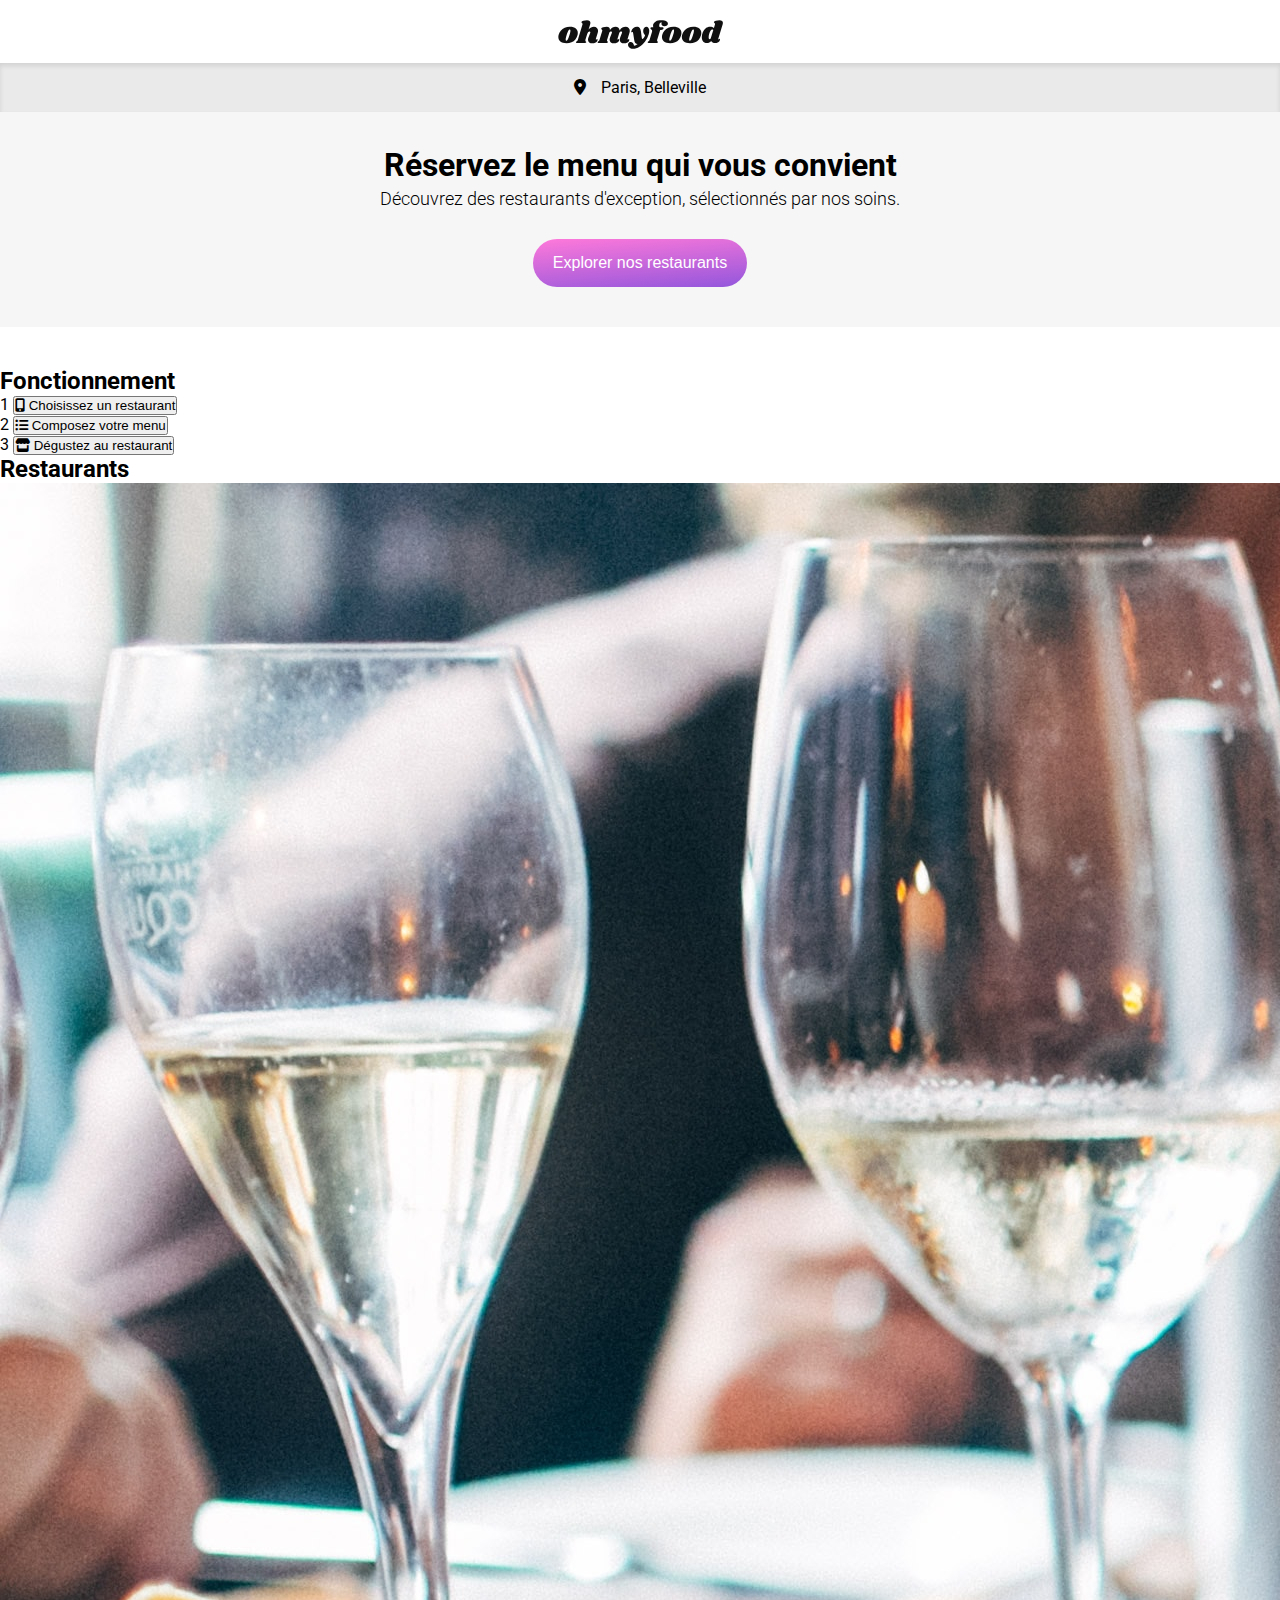
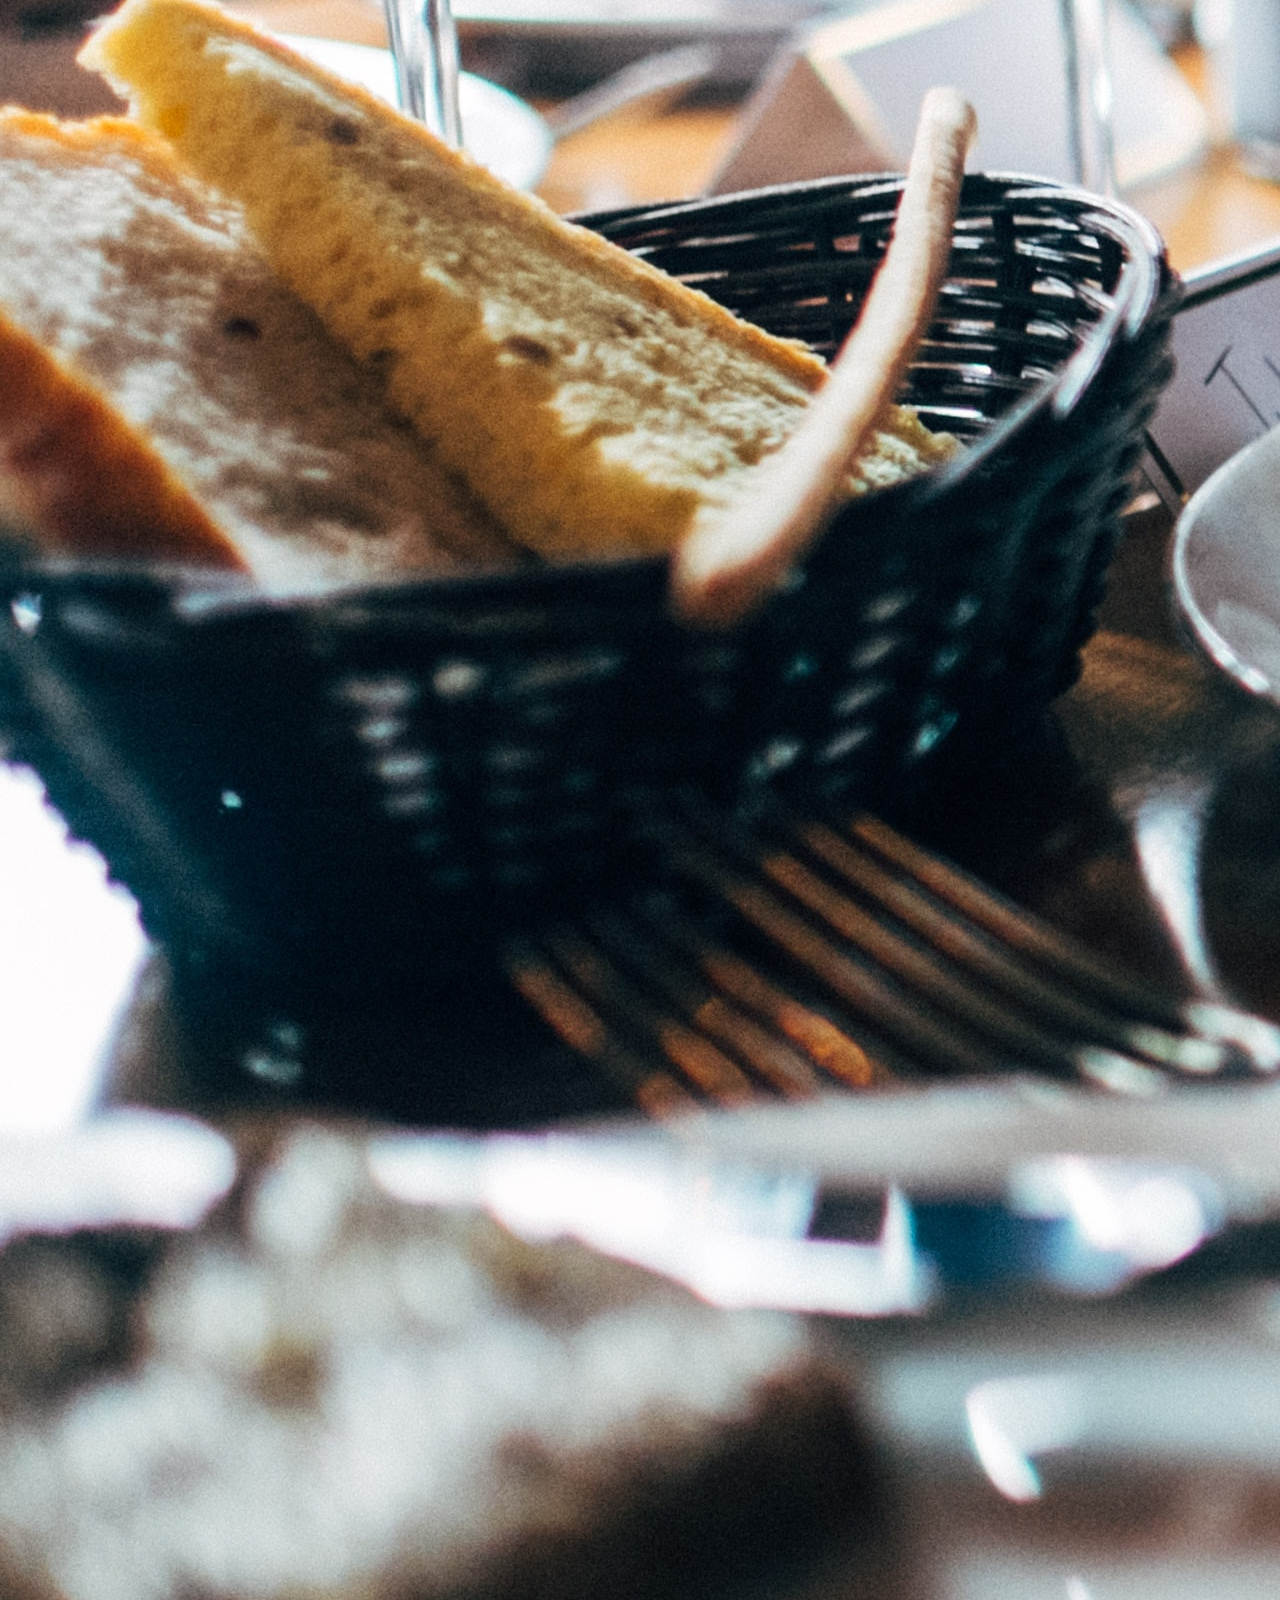
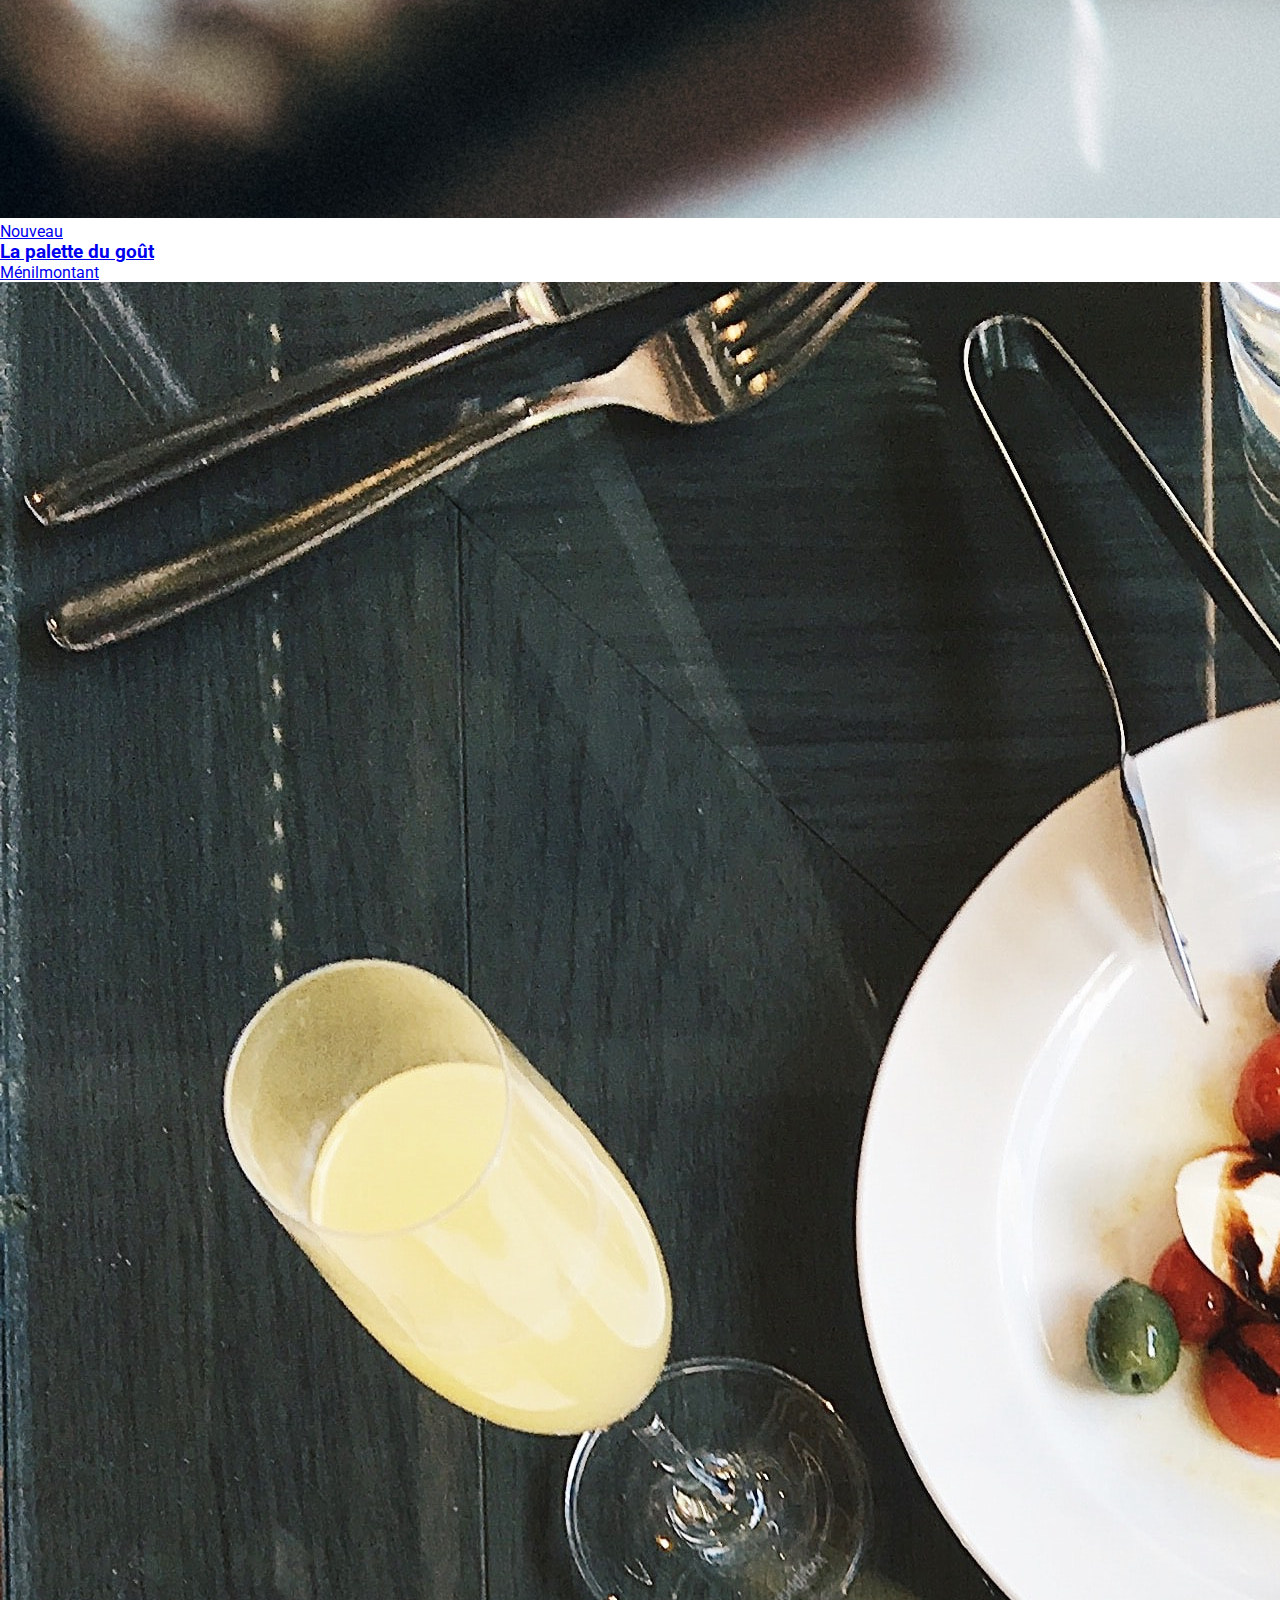
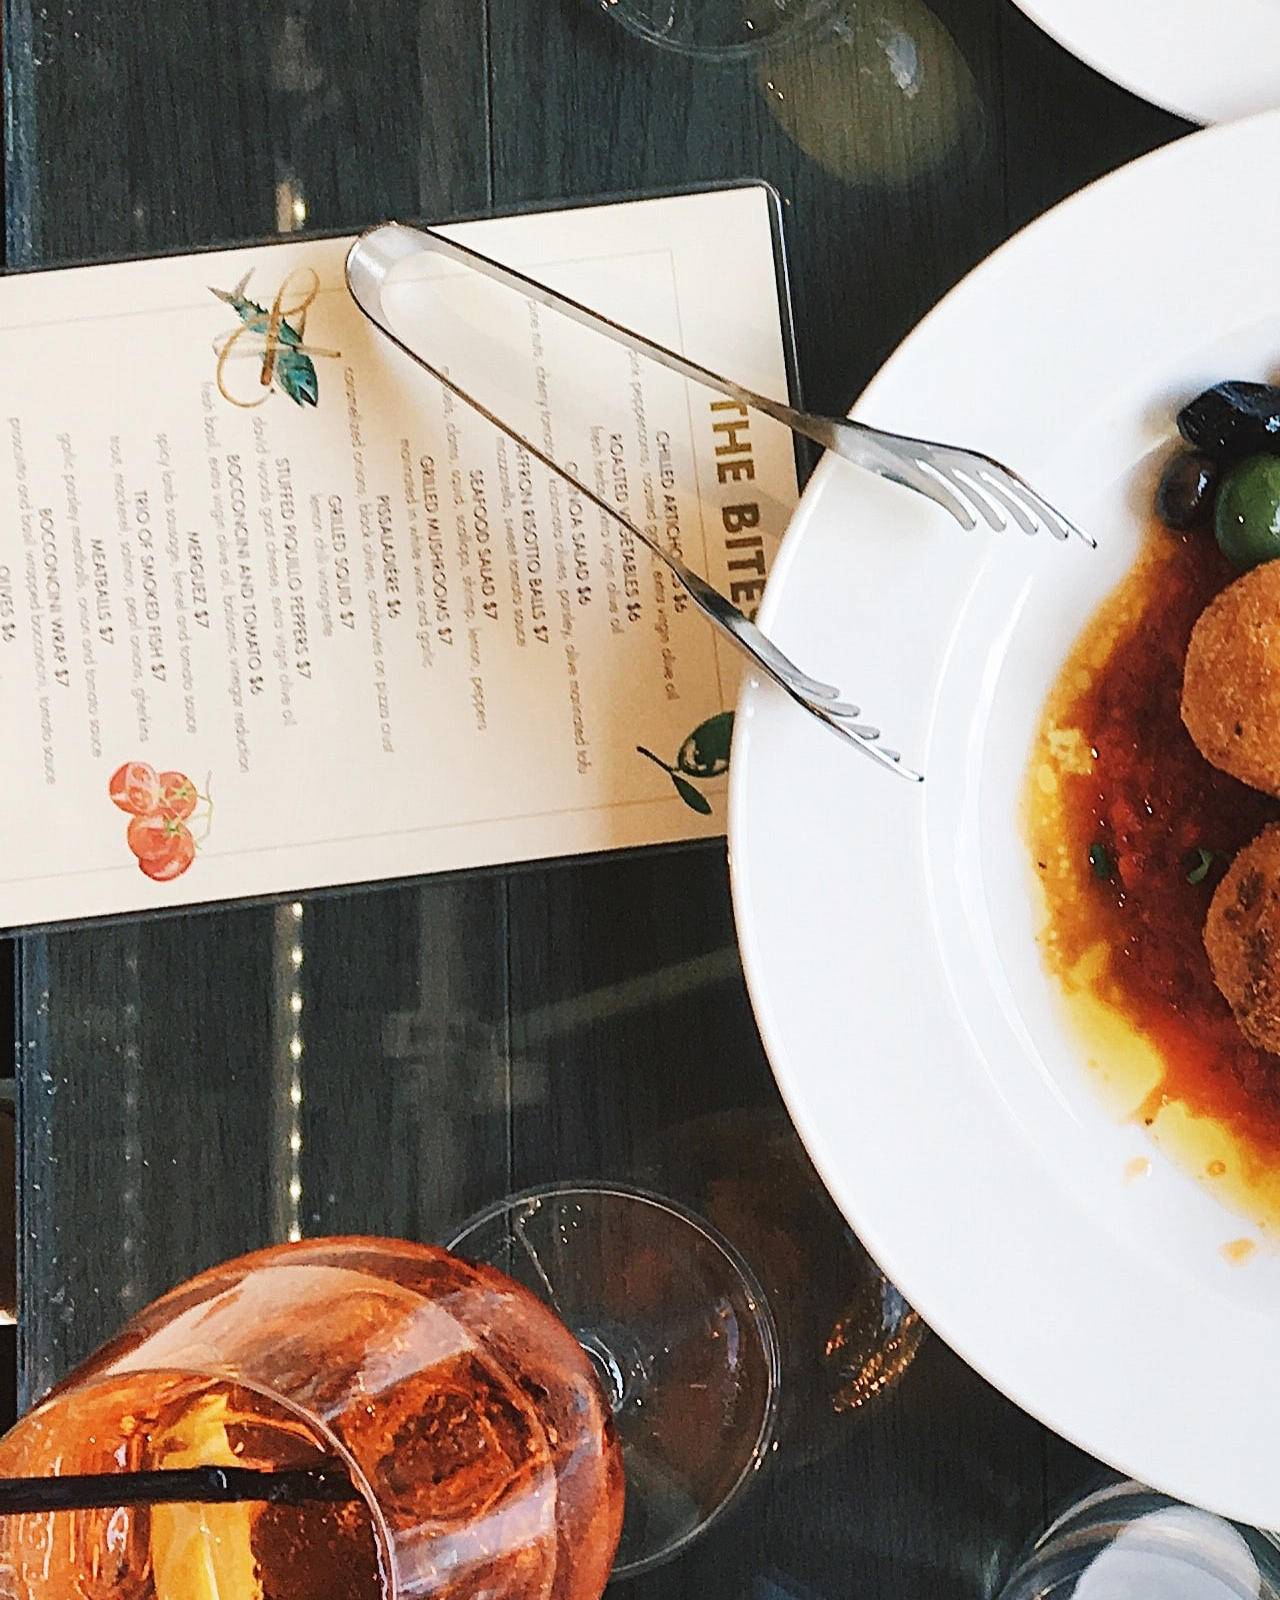
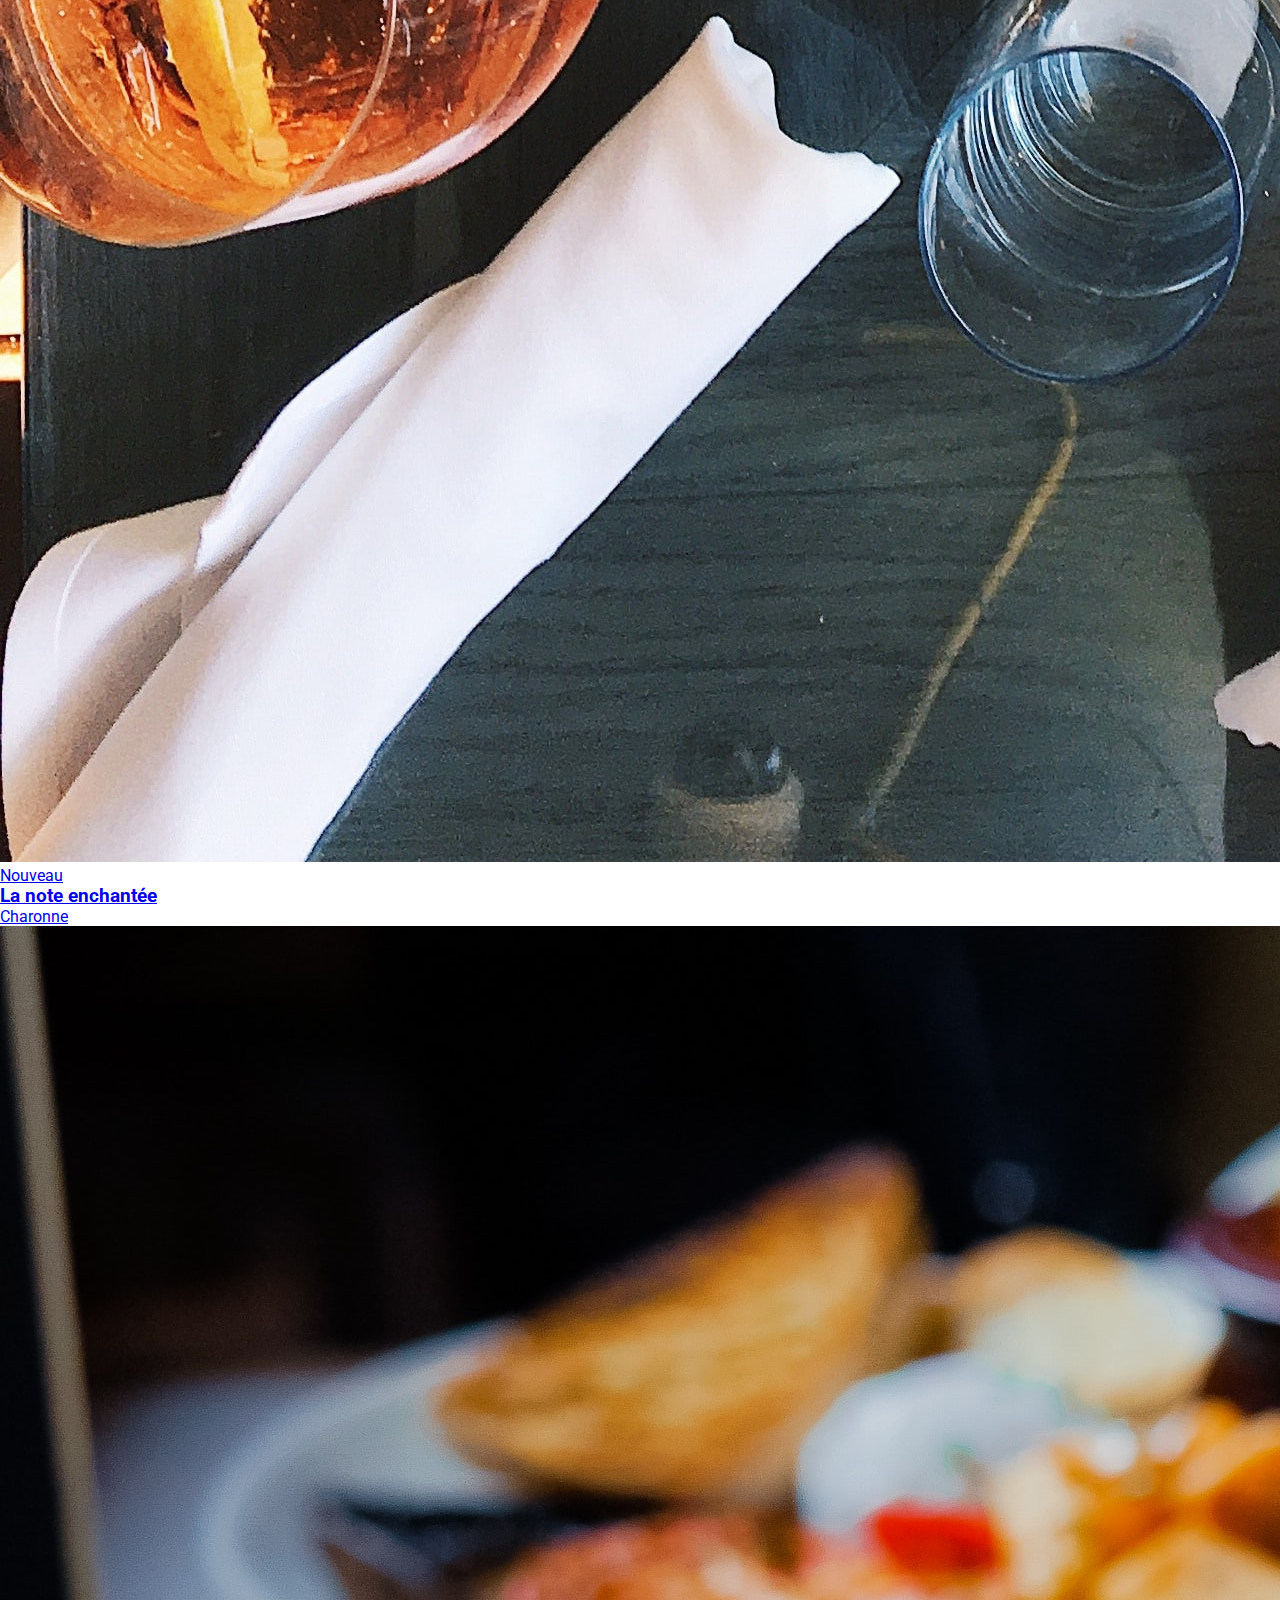
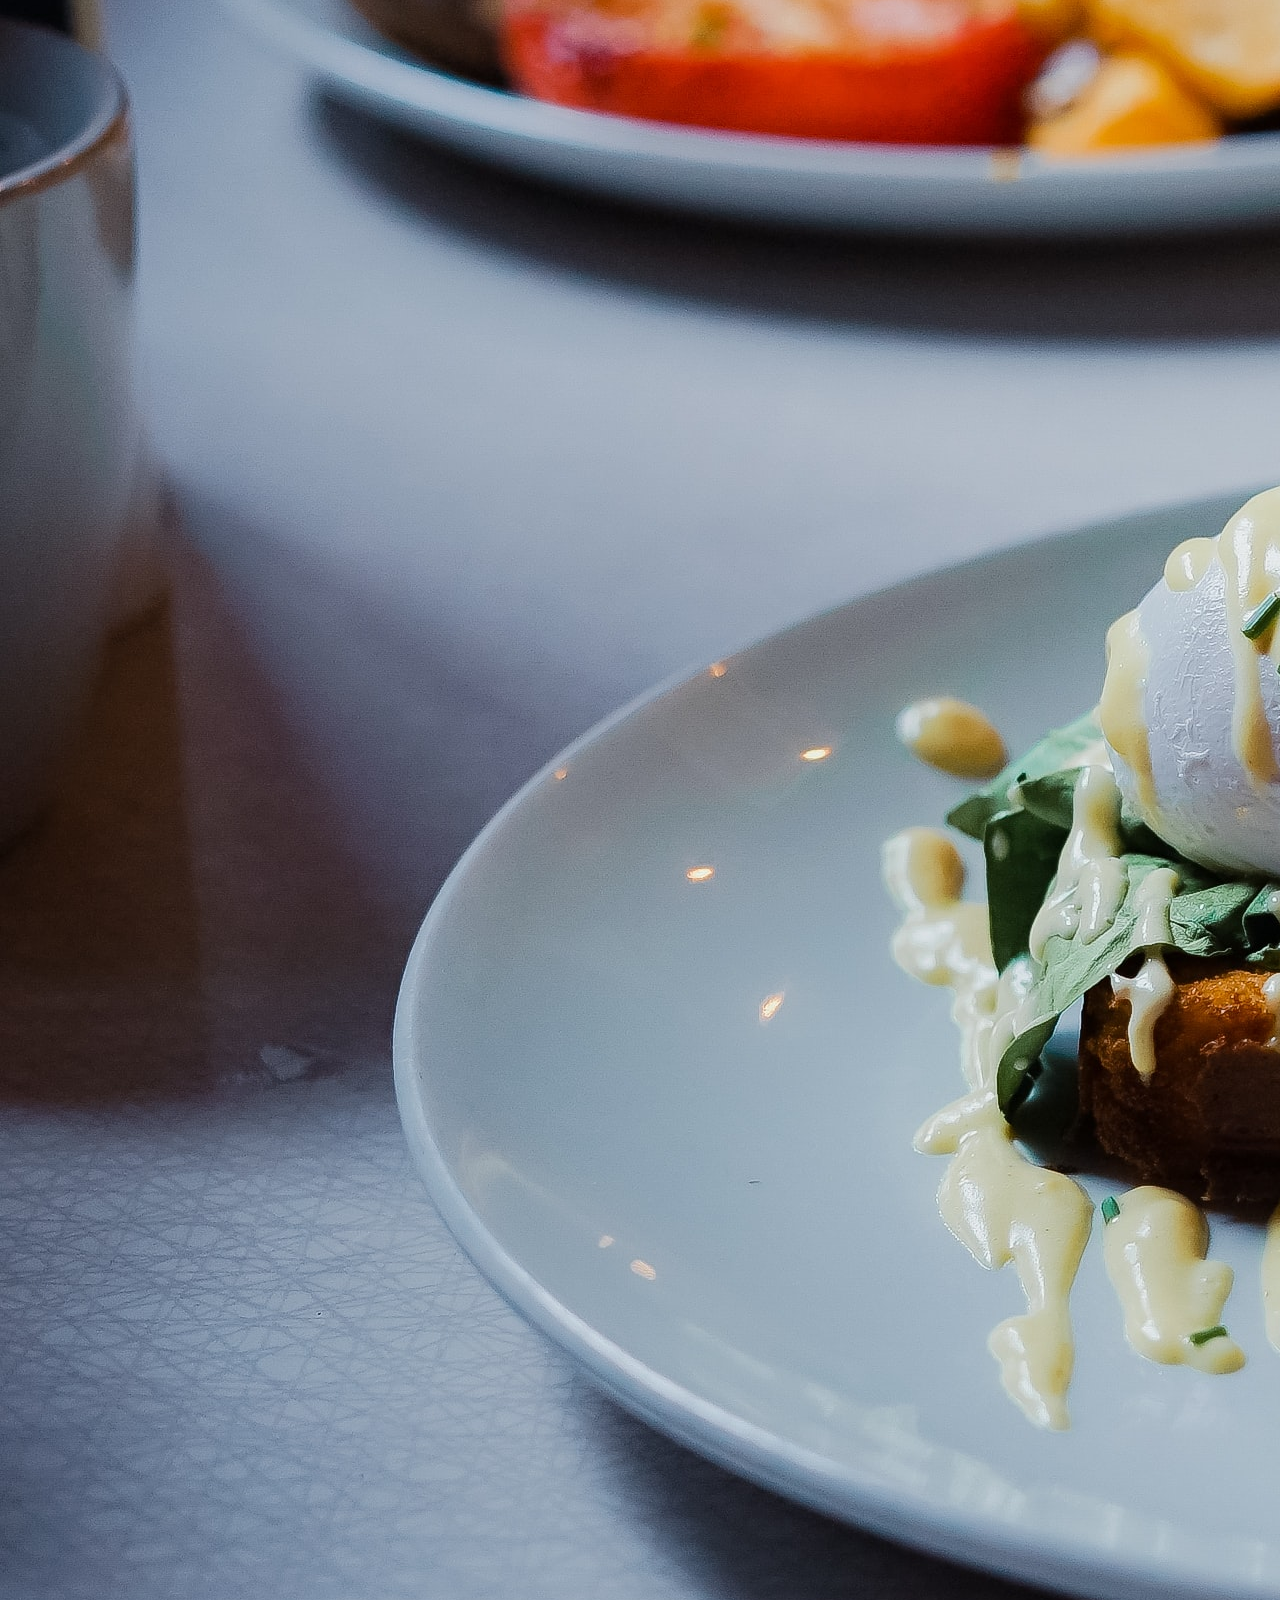
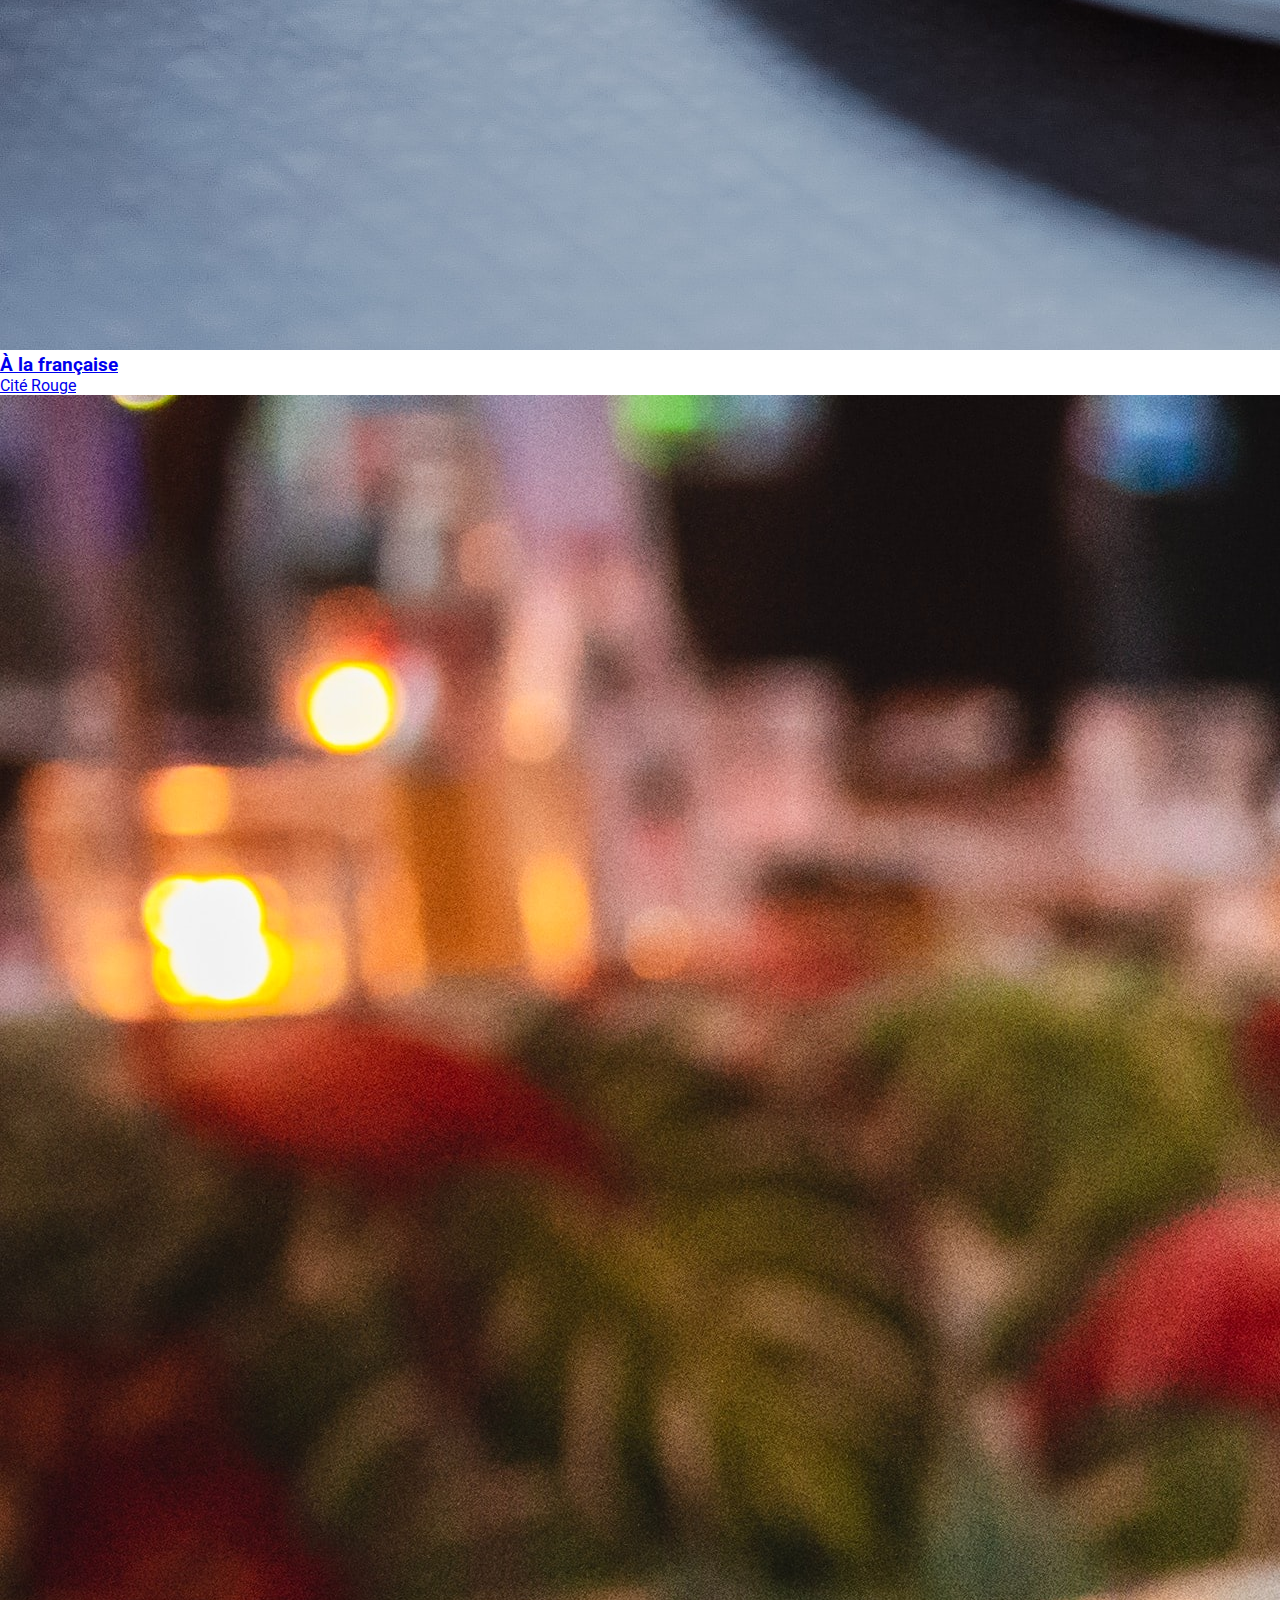
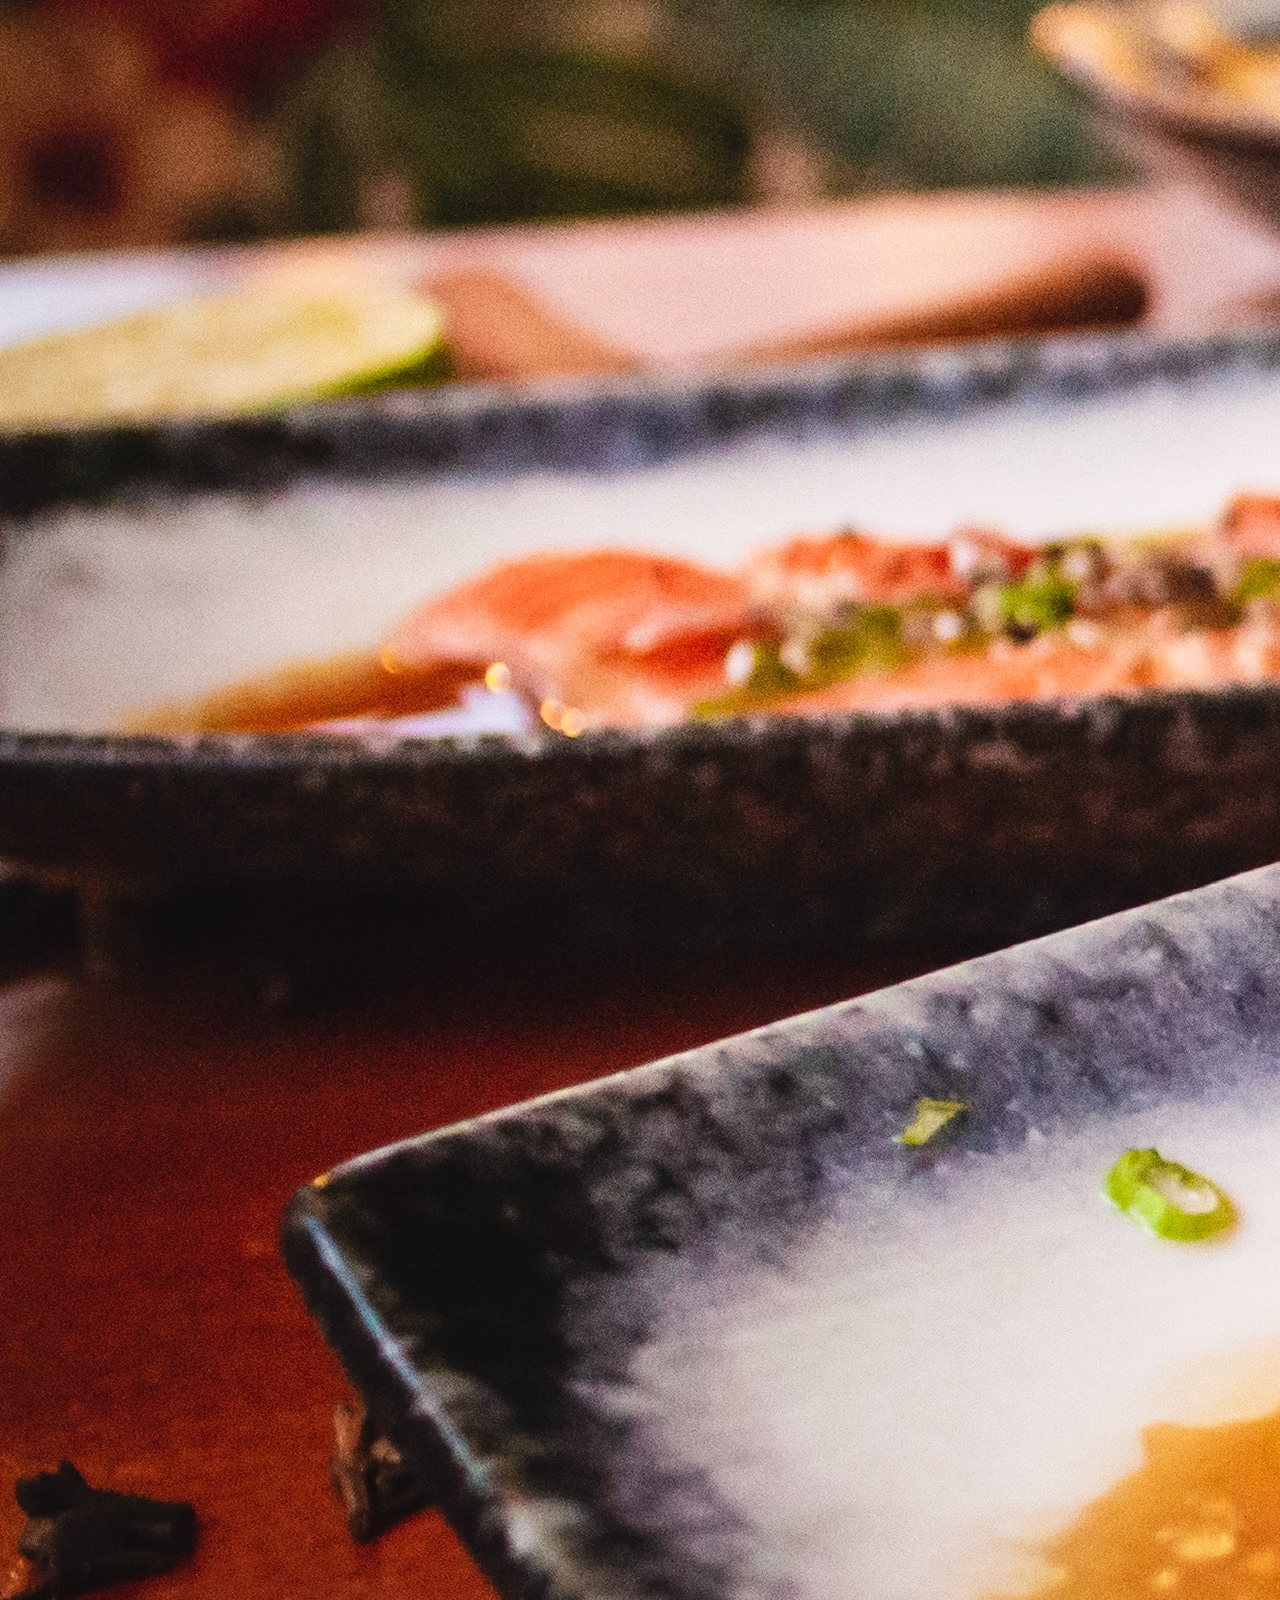
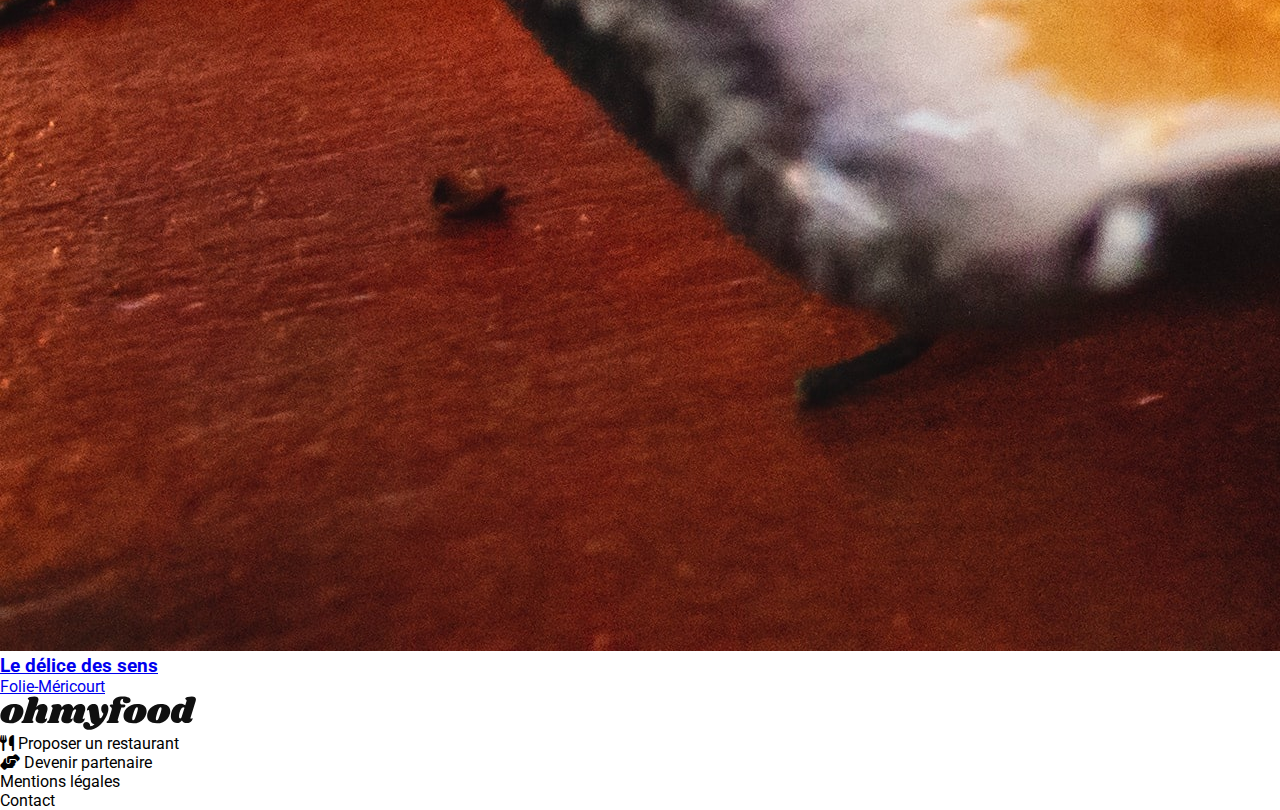
==== index.html @ 1a1857ad "1er jour" ====
<!DOCTYPE html>
<html lang="en">
<head>
    <meta charset="UTF-8">
    <meta name="viewport" content="width=device-width, initial-scale=1.0">

    <link rel="stylesheet" href="https://cdnjs.cloudflare.com/ajax/libs/font-awesome/6.4.0/css/all.min.css">
    <link rel="stylesheet" href="./assets/styles/index.css">
    <title>OhMyFood</title>
</head>
<body>
    <div class="loader">
        <div class="dot d1"></div>
        <div class="dot d2"></div>
        <div class="dot d3"></div>
    </div>
    <div class="container">
        <header>
            <div class="header-logo">
                <img src="./assets/images/logo/ohmyfood@2x.svg" alt="logo de la marque OhMyFood">
            </div>
        </header>
        <div class="location">
            <i class="fa-solid fa-location-dot"></i>
            <p>Paris, Belleville</p>
        </div>
        <section class="reservation">
            <h1>Réservez le menu qui vous convient</h1>
            <p>Découvrez des restaurants d'exception, sélectionnés par nos soins.</p>
            <button class="explore">Explorer nos restaurants</button>
        </section>
        <section class="fonctionnement">
            <h2 class="title-section">Fonctionnement</h2>
            <div class="btns">
                <div class="btn1">
                    <span class="spanBtn">1</span>
                    <button class="btn-fonctio">
                        <i class="fa-solid fa-mobile-screen-button"></i>
                        Choisissez un restaurant
                    </button>
                </div>
                <div class="btn2">
                    <span class="spanBtn">2</span>
                    <button class="btn-fonctio">
                        <i class="fa-solid fa-list-ul"></i>
                        Composez votre menu
                    </button>
                </div>
                <div class="btn3">
                    <span class="spanBtn">3</span>
                    <button class="btn-fonctio">
                        <i class="fa-sharp fa-solid fa-store"></i>
                        Dégustez au restaurant
                    </button>
                </div>
            </div>
        </section>
        <section class="restaurants">
            <h2 class="title-section">Restaurants</h2>
            <div class="resto-cards">
                <a href="#" class="palette">
                    <article class="card">
                        <div class="img-card">
                            <img src="./assets/images/restaurants/jay-wennington-N_Y88TWmGwA-unsplash.jpg" alt="restaurant La palette du goût">
                            <span class="span-new">Nouveau</span>
                        </div>
                        <div class="text-card">
                            <div class="text">
                                <h3 class="title-card">La palette du goût</h3>
                                <p class="p-card">Ménilmontant</p>
                            </div>
                            <div class="icon-heart">
                                <i class="fa-light fa-heart"></i>
                            </div>
                        </div>
                    </article>
                </a>
                <a href="#" class="note">
                    <article class="card">
                        <div class="img-card">
                            <img src="./assets/images/restaurants/stil-u2Lp8tXIcjw-unsplash.jpg" alt="restaurant La note enchantée">
                            <span class="span-new">Nouveau</span>
                        </div>
                        <div class="text-card">
                            <div class="text">
                                <h3 class="title-card">La note enchantée</h3>
                                <p class="p-card">Charonne</p>
                            </div>
                            <div class="icon-heart">
                                <i class="fa-light fa-heart"></i>
                            </div>
                        </div>
                    </article>
                </a>
                <a href="#" class="française">
                    <article class="card">
                        <div class="img-card">
                            <img src="./assets/images/restaurants/toa-heftiba-DQKerTsQwi0-unsplash.jpg" alt="restaurant À la française">
                        </div>
                        <div class="text-card">
                            <div class="text">
                                <h3 class="title-card">À la française</h3>
                                <p class="p-card">Cité Rouge</p>
                            </div>
                            <div class="icon-heart">
                                <i class="fa-light fa-heart"></i>
                            </div>
                        </div>
                    </article>
                </a>
                <a href="#" class="delice">
                    <article class="card">
                        <div class="img-card">
                            <img src="./assets/images/restaurants/louis-hansel-shotsoflouis-qNBGVyOCY8Q-unsplash.jpg" alt="restaurant Le délice des sens">
                        </div>
                        <div class="text-card">
                            <div class="text">
                                <h3 class="title-card">Le délice des sens</h3>
                                <p class="p-card">Folie-Méricourt</p>
                            </div>
                            <div class="icon-heart">
                                <i class="fa-light fa-heart"></i>
                            </div>
                        </div>
                    </article>
                </a>
            </div>
        </section>
        <footer>
            <div class="footer-logo">
                <img src="./assets/images/logo/ohmyfood@2x.svg" alt="logo de la marque OhMyFood">
            </div>
            <div class="footer-text">
                <ul class="footer-list">
                    <li>
                        <i class="fa-solid fa-utensils"></i>
                        Proposer un restaurant
                    </li>
                    <li>
                        <i class="fa-solid fa-handshake-angle"></i>
                        Devenir partenaire
                    </li>
                    <li>Mentions légales</li>
                    <li>Contact</li>
                </ul>
            </div>
        </footer>
    </div>
</body>
</html>
---- assets/styles/index.css ----
@import url("https://fonts.googleapis.com/css2?family=Shrikhand&display=swap");
@import url("https://fonts.googleapis.com/css2?family=Roboto:wght@300;500;700&family=Shrikhand&display=swap");
* {
  margin: 0;
  padding: 0;
  box-sizing: border-box;
}

body {
  font-family: "Roboto", sans-serif;
}

.loader {
  position: absolute;
  -webkit-backdrop-filter: blur(15px);
          backdrop-filter: blur(15px);
  background-color: rgba(182, 182, 182, 0.2);
  width: 100vw;
  height: 100vh;
  display: flex;
  align-items: center;
  justify-content: center;
  transition: opacity 1s ease-in-out;
  display: none;
}
.loader .dot {
  width: 50px;
  height: 50px;
  border-radius: 50%;
  margin: 0 15px;
  animation: loader infinite 0.3s alternate;
}
.loader .d1 {
  background-color: #99E2D0;
}
.loader .d2 {
  background-color: #FF79DA;
  animation-delay: 0.1s;
}
.loader .d3 {
  background-color: #9356DC;
  animation-delay: 0.2s;
}
@keyframes loader {
  100% {
    transform: translateY(-50px);
  }
}

.container .location {
  display: flex;
  align-items: center;
  justify-content: center;
  gap: 15px;
  background: #EAEAEA;
  padding: 15px 0;
  box-shadow: inset 0px 3px 5px 0 rgba(0, 0, 0, 0.1);
}
.container .reservation {
  background: #F6F6F6;
  padding: 40px 0;
  margin-bottom: 40px;
  text-align: center;
}
.container .reservation h1 {
  padding: 0 40px;
  line-height: 27px;
  margin-bottom: 10px;
}
.container .reservation p {
  font-size: 1.1rem;
  font-weight: 300;
  margin-bottom: 30px;
}
.container .reservation .explore {
  background: rgb(147, 86, 220);
  background: linear-gradient(355deg, rgb(147, 86, 220) 0%, rgb(255, 121, 218) 100%);
  border: none;
  border-radius: 25px;
  color: white;
  font-size: 1rem;
  padding: 15px 20px;
  cursor: pointer;
}

header {
  display: flex;
  align-items: center;
  justify-content: center;
  padding: 20px 0 10px 0;
}
header .header-logo {
  width: 165px;
}
header .header-logo img {
  width: 100%;
}/*# sourceMappingURL=index.css.map */
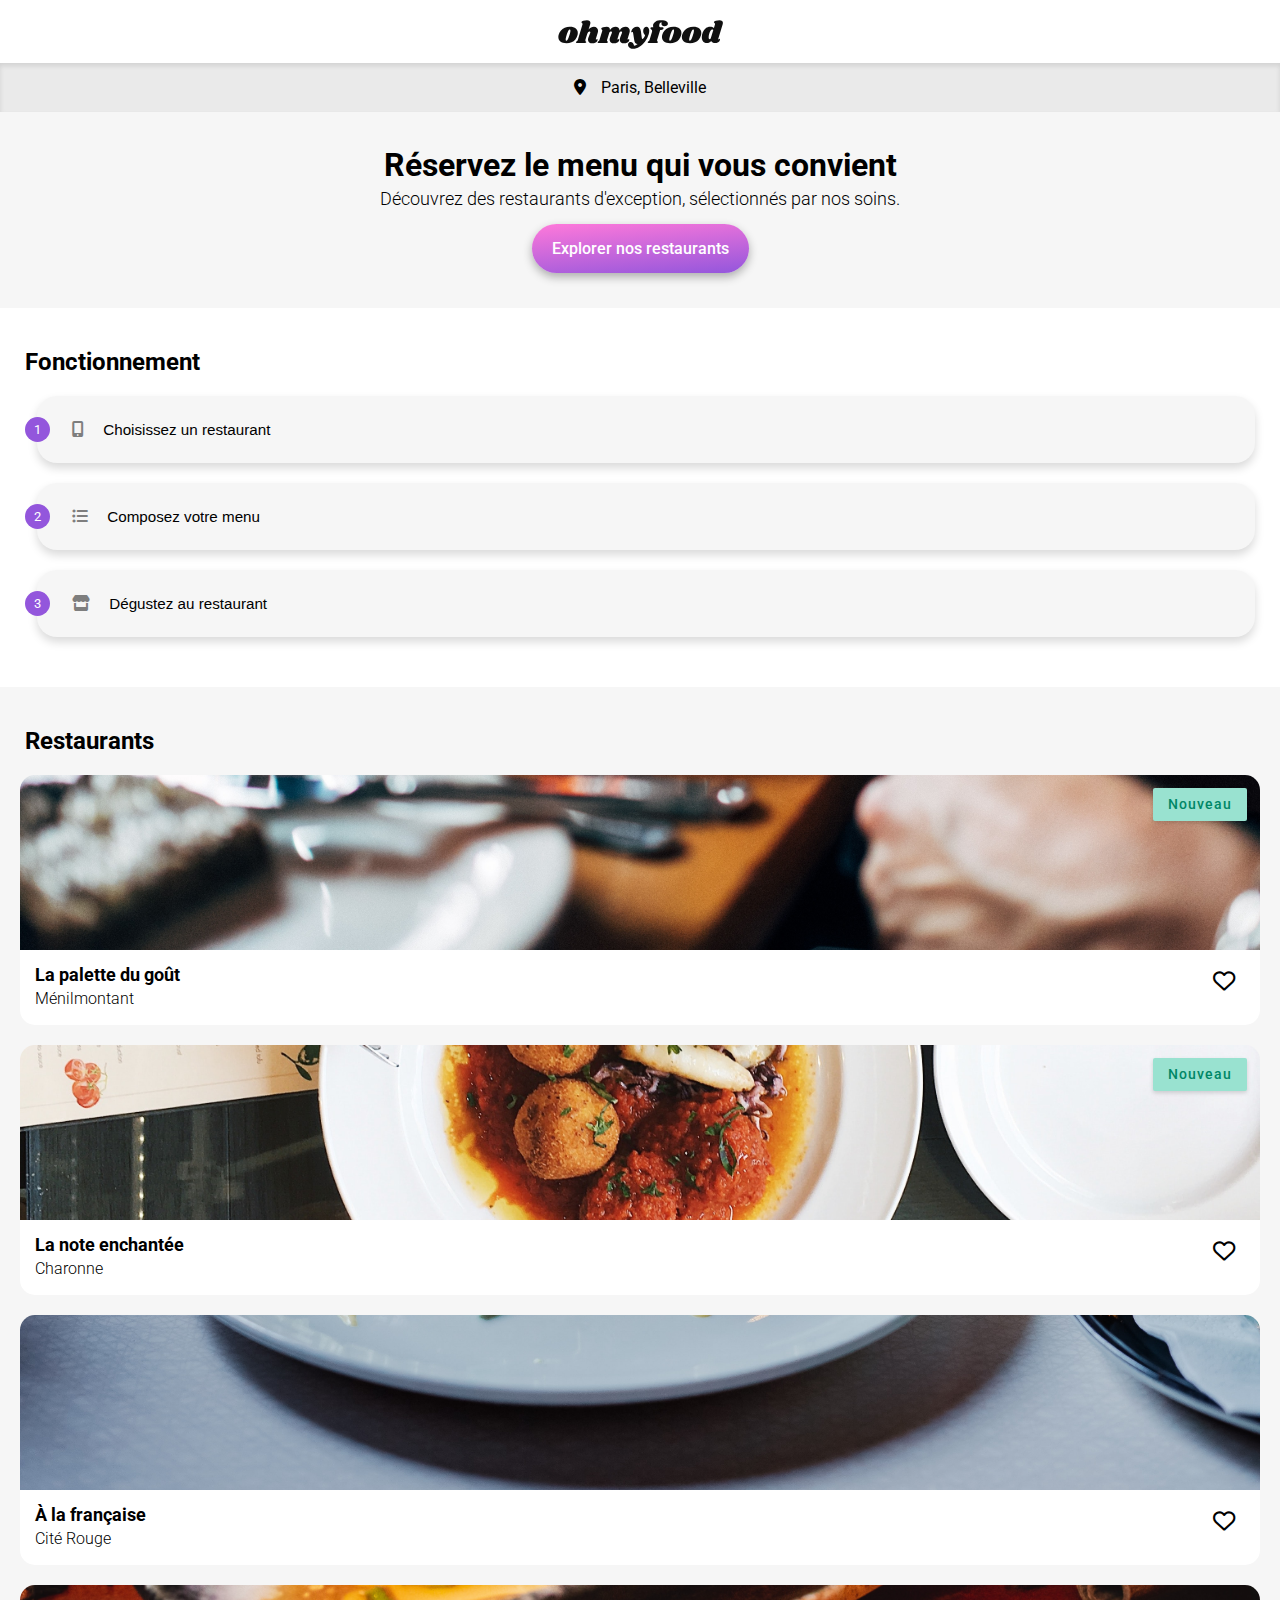
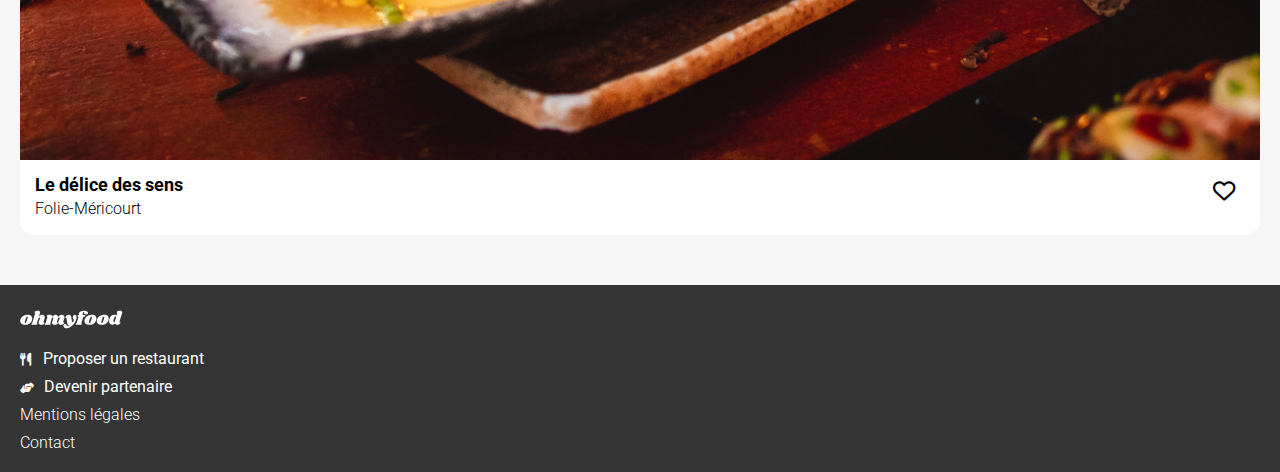
==== commit 41067eec: "2ème jour" ====
--- a/index.html
+++ b/index.html
@@ -27,27 +27,27 @@
         <section class="reservation">
             <h1>Réservez le menu qui vous convient</h1>
             <p>Découvrez des restaurants d'exception, sélectionnés par nos soins.</p>
-            <button class="explore">Explorer nos restaurants</button>
+            <a href="#restaurants" class="explore main-btn">Explorer nos restaurants</a>
         </section>
         <section class="fonctionnement">
             <h2 class="title-section">Fonctionnement</h2>
             <div class="btns">
-                <div class="btn1">
-                    <span class="spanBtn">1</span>
+                <div class="btn-container btn1">
+                    <span class="span-btn">1</span>
                     <button class="btn-fonctio">
                         <i class="fa-solid fa-mobile-screen-button"></i>
                         Choisissez un restaurant
                     </button>
                 </div>
-                <div class="btn2">
-                    <span class="spanBtn">2</span>
+                <div class="btn-container btn2">
+                    <span class="span-btn">2</span>
                     <button class="btn-fonctio">
                         <i class="fa-solid fa-list-ul"></i>
                         Composez votre menu
                     </button>
                 </div>
-                <div class="btn3">
-                    <span class="spanBtn">3</span>
+                <div class="btn-container btn3">
+                    <span class="span-btn">3</span>
                     <button class="btn-fonctio">
                         <i class="fa-sharp fa-solid fa-store"></i>
                         Dégustez au restaurant
@@ -55,7 +55,7 @@
                 </div>
             </div>
         </section>
-        <section class="restaurants">
+        <section class="restaurants" id="restaurants">
             <h2 class="title-section">Restaurants</h2>
             <div class="resto-cards">
                 <a href="#" class="palette">
@@ -70,7 +70,7 @@
                                 <p class="p-card">Ménilmontant</p>
                             </div>
                             <div class="icon-heart">
-                                <i class="fa-light fa-heart"></i>
+                                <i class="fa-regular fa-heart"></i>
                             </div>
                         </div>
                     </article>
@@ -78,7 +78,7 @@
                 <a href="#" class="note">
                     <article class="card">
                         <div class="img-card">
-                            <img src="./assets/images/restaurants/stil-u2Lp8tXIcjw-unsplash.jpg" alt="restaurant La note enchantée">
+                            <img src="./assets/images/restaurants/stil-u2Lp8tXIcjw-unsplash.jpg" class="img-note" alt="restaurant La note enchantée">
                             <span class="span-new">Nouveau</span>
                         </div>
                         <div class="text-card">
@@ -87,7 +87,7 @@
                                 <p class="p-card">Charonne</p>
                             </div>
                             <div class="icon-heart">
-                                <i class="fa-light fa-heart"></i>
+                                <i class="fa-regular fa-heart"></i>
                             </div>
                         </div>
                     </article>
@@ -103,7 +103,7 @@
                                 <p class="p-card">Cité Rouge</p>
                             </div>
                             <div class="icon-heart">
-                                <i class="fa-light fa-heart"></i>
+                                <i class="fa-regular fa-heart"></i>
                             </div>
                         </div>
                     </article>
@@ -119,7 +119,7 @@
                                 <p class="p-card">Folie-Méricourt</p>
                             </div>
                             <div class="icon-heart">
-                                <i class="fa-light fa-heart"></i>
+                                <i class="fa-regular fa-heart"></i>
                             </div>
                         </div>
                     </article>
@@ -128,22 +128,20 @@
         </section>
         <footer>
             <div class="footer-logo">
-                <img src="./assets/images/logo/ohmyfood@2x.svg" alt="logo de la marque OhMyFood">
+                <img src="./assets/images/logo/ohmyfood-footer.svg" alt="logo de la marque OhMyFood">
             </div>
-            <div class="footer-text">
-                <ul class="footer-list">
-                    <li>
-                        <i class="fa-solid fa-utensils"></i>
-                        Proposer un restaurant
-                    </li>
-                    <li>
-                        <i class="fa-solid fa-handshake-angle"></i>
-                        Devenir partenaire
-                    </li>
-                    <li>Mentions légales</li>
-                    <li>Contact</li>
-                </ul>
-            </div>
+            <ul class="footer-list">
+                <li>
+                    <i class="fa-solid fa-utensils "></i>
+                    Proposer un restaurant
+                </li>
+                <li>
+                    <i class="fa-solid fa-handshake-angle"></i>
+                    Devenir partenaire
+                </li>
+                <li>Mentions légales</li>
+                <li><a href="mailto:exemple@gmail.com">Contact</a></li>
+            </ul>
         </footer>
     </div>
 </body>
--- a/assets/styles/index.css
+++ b/assets/styles/index.css
@@ -4,6 +4,8 @@
   margin: 0;
   padding: 0;
   box-sizing: border-box;
+  scroll-behavior: smooth;
+  list-style-type: none;
 }
 
 body {
@@ -20,7 +22,7 @@
   display: flex;
   align-items: center;
   justify-content: center;
-  transition: opacity 1s ease-in-out;
+  transition: 1s ease-in-out;
   display: none;
 }
 .loader .dot {
@@ -28,7 +30,7 @@
   height: 50px;
   border-radius: 50%;
   margin: 0 15px;
-  animation: loader infinite 0.3s alternate;
+  animation: loader infinite 0.4s alternate;
 }
 .loader .d1 {
   background-color: #99E2D0;
@@ -58,8 +60,7 @@
 }
 .container .reservation {
   background: #F6F6F6;
-  padding: 40px 0;
-  margin-bottom: 40px;
+  padding: 40px 0 50px 0;
   text-align: center;
 }
 .container .reservation h1 {
@@ -72,15 +73,166 @@
   font-weight: 300;
   margin-bottom: 30px;
 }
-.container .reservation .explore {
+.container .reservation .main-btn {
   background: rgb(147, 86, 220);
   background: linear-gradient(355deg, rgb(147, 86, 220) 0%, rgb(255, 121, 218) 100%);
+  text-decoration: none;
   border: none;
   border-radius: 25px;
   color: white;
   font-size: 1rem;
+  font-weight: 500;
   padding: 15px 20px;
+  box-shadow: 0 4px 10px 0 rgba(0, 0, 0, 0.3);
+  transition: 0.2s;
   cursor: pointer;
+}
+.container .reservation .main-btn:hover {
+  opacity: 0.8;
+  box-shadow: 0 4px 15px 1px rgba(0, 0, 0, 0.3);
+}
+.container .fonctionnement {
+  padding: 40px 25px 50px 25px;
+}
+.container .fonctionnement h2 {
+  margin-bottom: 20px;
+}
+.container .fonctionnement .btns {
+  display: flex;
+  align-items: center;
+  justify-content: center;
+  flex-direction: column;
+  gap: 20px;
+  padding-left: 12px;
+}
+.container .fonctionnement .btns .btn-container {
+  position: relative;
+  display: flex;
+  align-items: center;
+  justify-content: center;
+  width: 100%;
+}
+.container .fonctionnement .btns .btn-container .span-btn {
+  height: 25px;
+  width: 25px;
+  border-radius: 50%;
+  background: #9356DC;
+  color: white;
+  font-size: 0.8rem;
+  padding: 10px;
+  display: flex;
+  align-items: center;
+  justify-content: center;
+  position: absolute;
+  left: -12.5px;
+  cursor: pointer;
+}
+.container .fonctionnement .btns .btn-container .btn-fonctio {
+  background: #F6F6F6;
+  border: none;
+  border-radius: 20px;
+  font-size: 0.95rem;
+  font-weight: 500;
+  padding: 25px 0 25px 35px;
+  width: 100%;
+  box-shadow: 0 5px 10px 0 rgba(0, 0, 0, 0.15);
+  text-align: left;
+  cursor: pointer;
+}
+.container .fonctionnement .btns .btn-container .btn-fonctio i {
+  color: #7E7E7E;
+  font-size: 1rem;
+  margin-right: 15px;
+}
+.container .restaurants {
+  background: #F6F6F6;
+  padding: 40px 20px 50px 20px;
+}
+.container .restaurants h2 {
+  padding-left: 5px;
+  margin-bottom: 20px;
+}
+.container .restaurants .resto-cards {
+  display: flex;
+  align-items: center;
+  justify-content: center;
+  flex-direction: column;
+  gap: 20px;
+}
+.container .restaurants .resto-cards a {
+  width: 100%;
+  text-decoration: none;
+  color: black;
+}
+.container .restaurants .resto-cards a .card {
+  width: 100%;
+  height: 250px;
+  display: flex;
+  flex-direction: column;
+}
+.container .restaurants .resto-cards a .card .img-card {
+  width: 100%;
+  height: 70%;
+  border-top-left-radius: 15px;
+  border-top-right-radius: 15px;
+  position: relative;
+}
+.container .restaurants .resto-cards a .card .img-card img {
+  width: 100%;
+  height: 100%;
+  border-top-left-radius: 15px;
+  border-top-right-radius: 15px;
+  -o-object-fit: cover;
+     object-fit: cover;
+  -o-object-position: center bottom;
+     object-position: center bottom;
+}
+.container .restaurants .resto-cards a .card .img-card .img-note {
+  -o-object-position: 50% 61%;
+     object-position: 50% 61%;
+}
+.container .restaurants .resto-cards a .card .img-card .span-new {
+  background: #99E2D0;
+  border: none;
+  border-radius: 2px;
+  color: #008766;
+  font-size: 0.9rem;
+  font-weight: 500;
+  letter-spacing: 1px;
+  padding: 8px 15px;
+  box-shadow: 0 2px 4px 0 rgba(0, 0, 0, 0.15);
+  position: absolute;
+  top: 13px;
+  right: 13px;
+}
+.container .restaurants .resto-cards a .card .text-card {
+  height: 30%;
+  display: flex;
+  align-items: stretch;
+  justify-content: space-between;
+  background: white;
+  border-bottom-left-radius: 15px;
+  border-bottom-right-radius: 15px;
+  padding: 15px;
+}
+.container .restaurants .resto-cards a .card .text-card .text .title-card {
+  font-size: 1.1rem;
+  margin-bottom: 4px;
+}
+.container .restaurants .resto-cards a .card .text-card .text .p-card {
+  font-size: 1rem;
+  font-weight: 300;
+}
+.container .restaurants .resto-cards a .card .text-card .icon-heart {
+  padding-right: 10px;
+  padding-top: 5px;
+}
+.container .restaurants .resto-cards a .card .text-card .icon-heart i {
+  font-size: 1.4rem;
+}
+.container .restaurants .resto-cards a .card .text-card .icon-heart i:hover {
+  color: rgb(147, 86, 220);
+  color: linear-gradient(355deg, rgb(147, 86, 220) 0%, rgb(255, 121, 218) 100%);
 }
 
 header {
@@ -94,4 +246,44 @@
 }
 header .header-logo img {
   width: 100%;
+}
+
+footer {
+  background: #353535;
+  color: white;
+  padding: 20px;
+}
+footer .footer-logo {
+  margin-bottom: 10px;
+}
+footer .footer-logo img {
+  width: 145px;
+  height: 30px;
+}
+footer .footer-list li {
+  margin-top: 9px;
+  font-weight: 300;
+}
+footer .footer-list li:first-child {
+  margin-bottom: 0;
+  font-weight: 400;
+  display: flex;
+  align-items: baseline;
+  gap: 12px;
+}
+footer .footer-list li:nth-child(2) {
+  font-weight: 400;
+  display: flex;
+  align-items: baseline;
+  gap: 10px;
+}
+footer .footer-list li:nth-child(2) i {
+  font-size: 0.7rem;
+}
+footer .footer-list li i {
+  font-size: 0.8rem;
+}
+footer .footer-list li a {
+  text-decoration: none;
+  color: white;
 }/*# sourceMappingURL=index.css.map */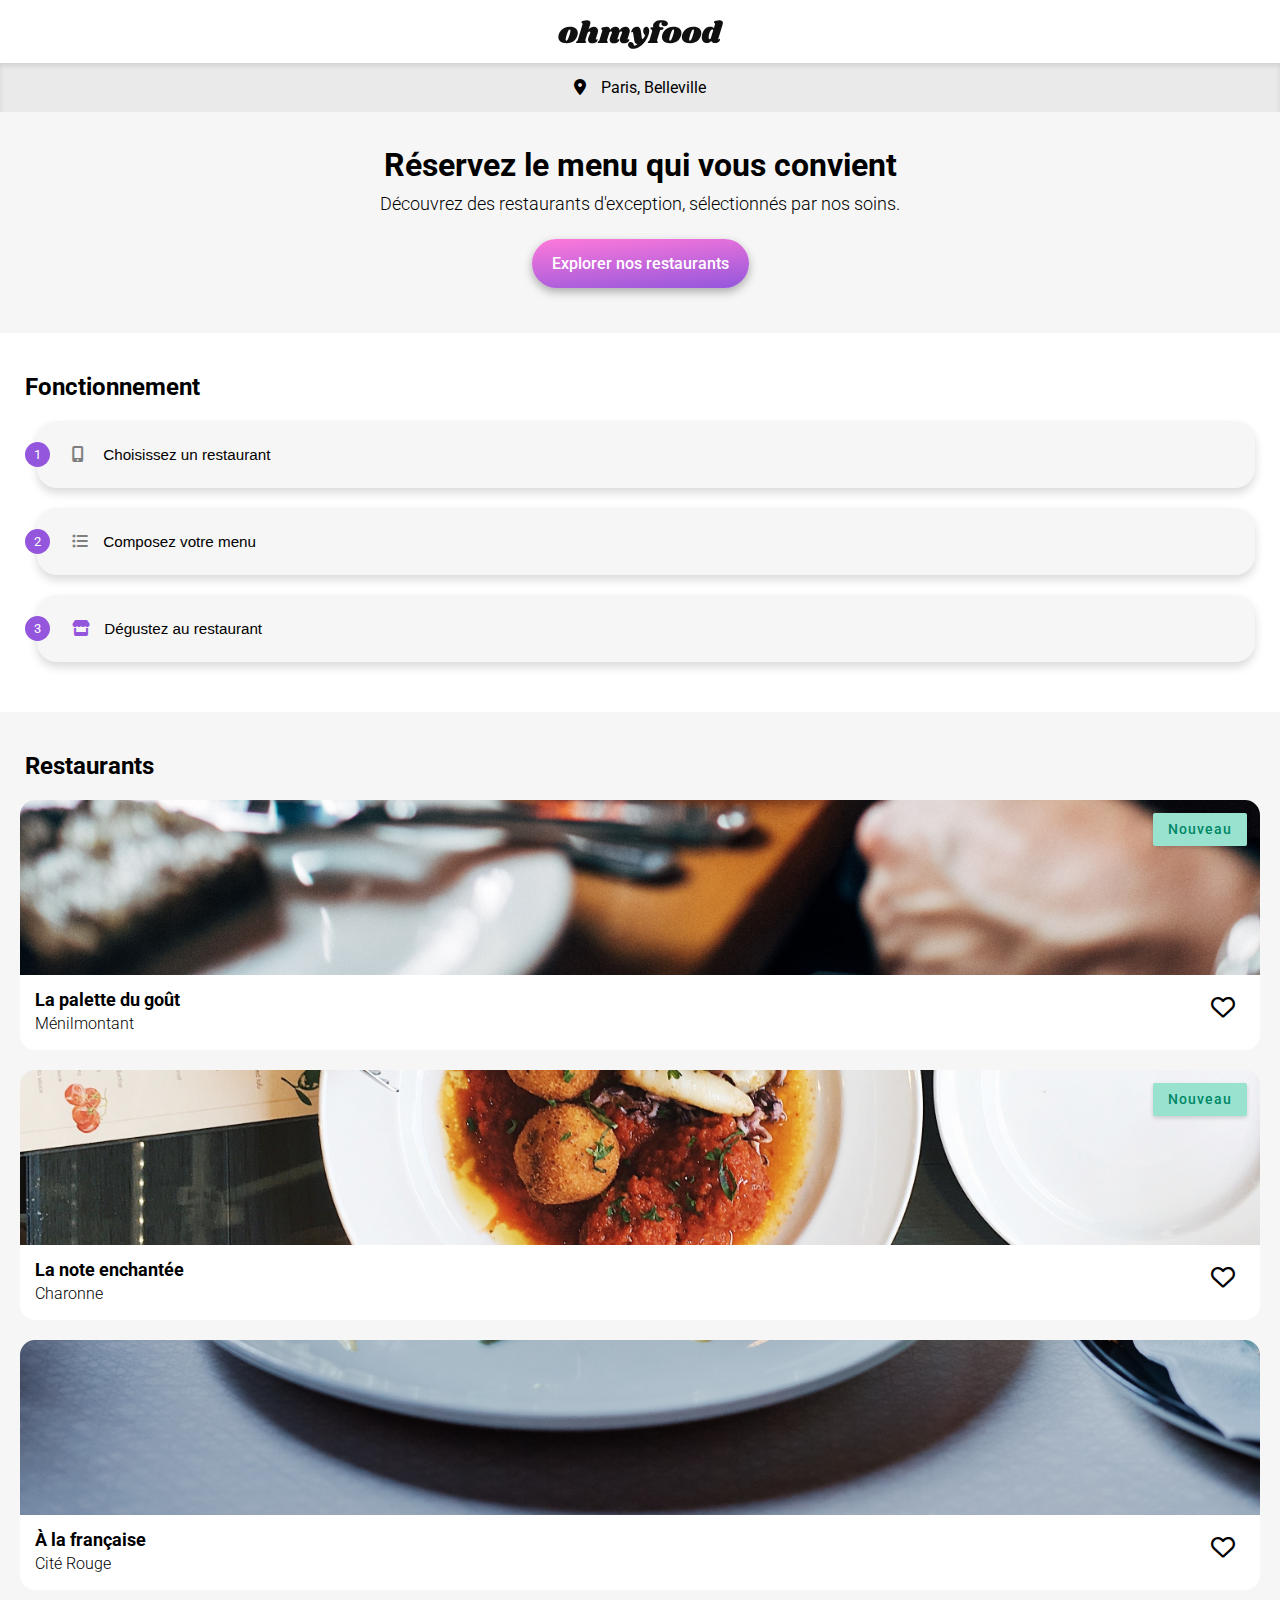
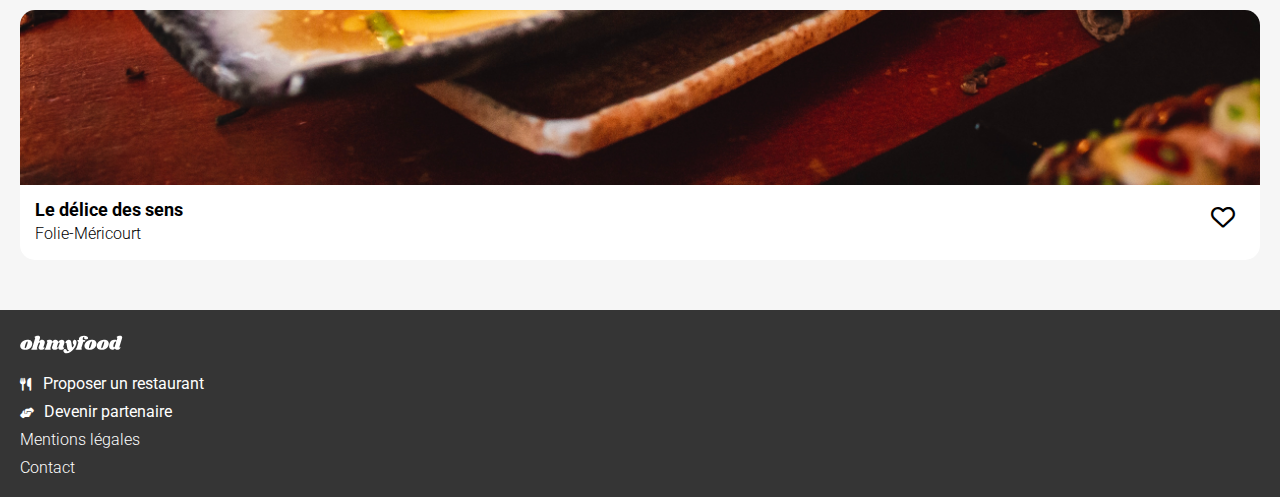
==== commit 4fa20938: "3ème jour" ====
--- a/index.html
+++ b/index.html
@@ -1,5 +1,6 @@
 <!DOCTYPE html>
 <html lang="en">
+
 <head>
     <meta charset="UTF-8">
     <meta name="viewport" content="width=device-width, initial-scale=1.0">
@@ -8,6 +9,7 @@
     <link rel="stylesheet" href="./assets/styles/index.css">
     <title>OhMyFood</title>
 </head>
+
 <body>
     <div class="loader">
         <div class="dot d1"></div>
@@ -20,112 +22,122 @@
                 <img src="./assets/images/logo/ohmyfood@2x.svg" alt="logo de la marque OhMyFood">
             </div>
         </header>
-        <div class="location">
-            <i class="fa-solid fa-location-dot"></i>
-            <p>Paris, Belleville</p>
-        </div>
-        <section class="reservation">
-            <h1>Réservez le menu qui vous convient</h1>
-            <p>Découvrez des restaurants d'exception, sélectionnés par nos soins.</p>
-            <a href="#restaurants" class="explore main-btn">Explorer nos restaurants</a>
-        </section>
-        <section class="fonctionnement">
-            <h2 class="title-section">Fonctionnement</h2>
-            <div class="btns">
-                <div class="btn-container btn1">
-                    <span class="span-btn">1</span>
-                    <button class="btn-fonctio">
-                        <i class="fa-solid fa-mobile-screen-button"></i>
-                        Choisissez un restaurant
-                    </button>
+        <main>
+            <div class="location">
+                <i class="fa-solid fa-location-dot"></i>
+                <p>Paris, Belleville</p>
+            </div>
+            <section class="reservation">
+                <h1>Réservez le menu qui vous convient</h1>
+                <p>Découvrez des restaurants d'exception, sélectionnés par nos soins.</p>
+                <a href="#restaurants" class="explore main-btn">Explorer nos restaurants</a>
+            </section>
+            <section class="fonctionnement">
+                <h2 class="title-section">Fonctionnement</h2>
+                <div class="btns">
+                    <div class="btn-container btn1">
+                        <span class="span-btn">1</span>
+                        <button class="btn-fonctio">
+                            <i class="fa-solid fa-mobile-screen-button"></i>
+                            Choisissez un restaurant
+                        </button>
+                    </div>
+                    <div class="btn-container btn2">
+                        <span class="span-btn">2</span>
+                        <button class="btn-fonctio">
+                            <i class="fa-solid fa-list-ul"></i>
+                            Composez votre menu
+                        </button>
+                    </div>
+                    <div class="btn-container btn3">
+                        <span class="span-btn">3</span>
+                        <button class="btn-fonctio">
+                            <i class="fa-sharp fa-solid fa-store"></i>
+                            Dégustez au restaurant
+                        </button>
+                    </div>
                 </div>
-                <div class="btn-container btn2">
-                    <span class="span-btn">2</span>
-                    <button class="btn-fonctio">
-                        <i class="fa-solid fa-list-ul"></i>
-                        Composez votre menu
-                    </button>
+            </section>
+            <section class="restaurants" id="restaurants">
+                <h2 class="title-section">Restaurants</h2>
+                <div class="resto-cards">
+                    <a href="menu1.html" class="palette">
+                        <article class="card">
+                            <div class="img-card">
+                                <img src="./assets/images/restaurants/jay-wennington-N_Y88TWmGwA-unsplash.jpg"
+                                    alt="restaurant La palette du goût">
+                                <span class="span-new">Nouveau</span>
+                            </div>
+                            <div class="text-card">
+                                <div class="text">
+                                    <h3 class="title-card">La palette du goût</h3>
+                                    <p class="p-card">Ménilmontant</p>
+                                </div>
+                                <div class="icon-heart">
+                                    <i class="fa-regular fa-heart"></i>
+                                    <i class="fa-solid fa-heart full"></i>
+                                </div>
+                            </div>
+                        </article>
+                    </a>
+                    <a href="#" class="note">
+                        <article class="card">
+                            <div class="img-card">
+                                <img src="./assets/images/restaurants/stil-u2Lp8tXIcjw-unsplash.jpg" class="img-note"
+                                    alt="restaurant La note enchantée">
+                                <span class="span-new">Nouveau</span>
+                            </div>
+                            <div class="text-card">
+                                <div class="text">
+                                    <h3 class="title-card">La note enchantée</h3>
+                                    <p class="p-card">Charonne</p>
+                                </div>
+                                <div class="icon-heart">
+                                    <i class="fa-regular fa-heart"></i>
+                                    <i class="fa-solid fa-heart full"></i>
+                                </div>
+                            </div>
+                        </article>
+                    </a>
+                    <a href="#" class="française">
+                        <article class="card">
+                            <div class="img-card">
+                                <img src="./assets/images/restaurants/toa-heftiba-DQKerTsQwi0-unsplash.jpg"
+                                    alt="restaurant À la française">
+                            </div>
+                            <div class="text-card">
+                                <div class="text">
+                                    <h3 class="title-card">À la française</h3>
+                                    <p class="p-card">Cité Rouge</p>
+                                </div>
+                                <div class="icon-heart">
+                                    <i class="fa-regular fa-heart"></i>
+                                    <i class="fa-solid fa-heart full"></i>
+                                </div>
+                            </div>
+                        </article>
+                    </a>
+                    <a href="#" class="delice">
+                        <article class="card">
+                            <div class="img-card">
+                                <img src="./assets/images/restaurants/louis-hansel-shotsoflouis-qNBGVyOCY8Q-unsplash.jpg"
+                                    alt="restaurant Le délice des sens">
+                            </div>
+                            <div class="text-card">
+                                <div class="text">
+                                    <h3 class="title-card">Le délice des sens</h3>
+                                    <p class="p-card">Folie-Méricourt</p>
+                                </div>
+                                <div class="icon-heart">
+                                    <i class="fa-regular fa-heart"></i>
+                                    <i class="fa-solid fa-heart full"></i>
+                                </div>
+                            </div>
+                        </article>
+                    </a>
                 </div>
-                <div class="btn-container btn3">
-                    <span class="span-btn">3</span>
-                    <button class="btn-fonctio">
-                        <i class="fa-sharp fa-solid fa-store"></i>
-                        Dégustez au restaurant
-                    </button>
-                </div>
-            </div>
-        </section>
-        <section class="restaurants" id="restaurants">
-            <h2 class="title-section">Restaurants</h2>
-            <div class="resto-cards">
-                <a href="#" class="palette">
-                    <article class="card">
-                        <div class="img-card">
-                            <img src="./assets/images/restaurants/jay-wennington-N_Y88TWmGwA-unsplash.jpg" alt="restaurant La palette du goût">
-                            <span class="span-new">Nouveau</span>
-                        </div>
-                        <div class="text-card">
-                            <div class="text">
-                                <h3 class="title-card">La palette du goût</h3>
-                                <p class="p-card">Ménilmontant</p>
-                            </div>
-                            <div class="icon-heart">
-                                <i class="fa-regular fa-heart"></i>
-                            </div>
-                        </div>
-                    </article>
-                </a>
-                <a href="#" class="note">
-                    <article class="card">
-                        <div class="img-card">
-                            <img src="./assets/images/restaurants/stil-u2Lp8tXIcjw-unsplash.jpg" class="img-note" alt="restaurant La note enchantée">
-                            <span class="span-new">Nouveau</span>
-                        </div>
-                        <div class="text-card">
-                            <div class="text">
-                                <h3 class="title-card">La note enchantée</h3>
-                                <p class="p-card">Charonne</p>
-                            </div>
-                            <div class="icon-heart">
-                                <i class="fa-regular fa-heart"></i>
-                            </div>
-                        </div>
-                    </article>
-                </a>
-                <a href="#" class="française">
-                    <article class="card">
-                        <div class="img-card">
-                            <img src="./assets/images/restaurants/toa-heftiba-DQKerTsQwi0-unsplash.jpg" alt="restaurant À la française">
-                        </div>
-                        <div class="text-card">
-                            <div class="text">
-                                <h3 class="title-card">À la française</h3>
-                                <p class="p-card">Cité Rouge</p>
-                            </div>
-                            <div class="icon-heart">
-                                <i class="fa-regular fa-heart"></i>
-                            </div>
-                        </div>
-                    </article>
-                </a>
-                <a href="#" class="delice">
-                    <article class="card">
-                        <div class="img-card">
-                            <img src="./assets/images/restaurants/louis-hansel-shotsoflouis-qNBGVyOCY8Q-unsplash.jpg" alt="restaurant Le délice des sens">
-                        </div>
-                        <div class="text-card">
-                            <div class="text">
-                                <h3 class="title-card">Le délice des sens</h3>
-                                <p class="p-card">Folie-Méricourt</p>
-                            </div>
-                            <div class="icon-heart">
-                                <i class="fa-regular fa-heart"></i>
-                            </div>
-                        </div>
-                    </article>
-                </a>
-            </div>
-        </section>
+            </section>
+        </main>
         <footer>
             <div class="footer-logo">
                 <img src="./assets/images/logo/ohmyfood-footer.svg" alt="logo de la marque OhMyFood">
@@ -145,4 +157,5 @@
         </footer>
     </div>
 </body>
+
 </html>--- a/assets/styles/index.css
+++ b/assets/styles/index.css
@@ -12,68 +12,7 @@
   font-family: "Roboto", sans-serif;
 }
 
-.loader {
-  position: absolute;
-  -webkit-backdrop-filter: blur(15px);
-          backdrop-filter: blur(15px);
-  background-color: rgba(182, 182, 182, 0.2);
-  width: 100vw;
-  height: 100vh;
-  display: flex;
-  align-items: center;
-  justify-content: center;
-  transition: 1s ease-in-out;
-  display: none;
-}
-.loader .dot {
-  width: 50px;
-  height: 50px;
-  border-radius: 50%;
-  margin: 0 15px;
-  animation: loader infinite 0.4s alternate;
-}
-.loader .d1 {
-  background-color: #99E2D0;
-}
-.loader .d2 {
-  background-color: #FF79DA;
-  animation-delay: 0.1s;
-}
-.loader .d3 {
-  background-color: #9356DC;
-  animation-delay: 0.2s;
-}
-@keyframes loader {
-  100% {
-    transform: translateY(-50px);
-  }
-}
-
-.container .location {
-  display: flex;
-  align-items: center;
-  justify-content: center;
-  gap: 15px;
-  background: #EAEAEA;
-  padding: 15px 0;
-  box-shadow: inset 0px 3px 5px 0 rgba(0, 0, 0, 0.1);
-}
-.container .reservation {
-  background: #F6F6F6;
-  padding: 40px 0 50px 0;
-  text-align: center;
-}
-.container .reservation h1 {
-  padding: 0 40px;
-  line-height: 27px;
-  margin-bottom: 10px;
-}
-.container .reservation p {
-  font-size: 1.1rem;
-  font-weight: 300;
-  margin-bottom: 30px;
-}
-.container .reservation .main-btn {
+.main-btn {
   background: rgb(147, 86, 220);
   background: linear-gradient(355deg, rgb(147, 86, 220) 0%, rgb(255, 121, 218) 100%);
   text-decoration: none;
@@ -87,9 +26,81 @@
   transition: 0.2s;
   cursor: pointer;
 }
-.container .reservation .main-btn:hover {
+.main-btn:hover {
   opacity: 0.8;
   box-shadow: 0 4px 15px 1px rgba(0, 0, 0, 0.3);
+}
+
+@keyframes appear {
+  0% {
+    transform: translateY(100px);
+    opacity: 0;
+  }
+  100% {
+    transform: translateY(0);
+    opacity: 1;
+  }
+}
+.loader {
+  position: absolute;
+  -webkit-backdrop-filter: blur(15px);
+          backdrop-filter: blur(15px);
+  background-color: rgba(182, 182, 182, 0.2);
+  width: 100vw;
+  height: 100vh;
+  display: flex;
+  align-items: center;
+  justify-content: center;
+  transition: 1s ease-in-out;
+  display: none;
+}
+.loader .dot {
+  width: 50px;
+  height: 50px;
+  border-radius: 50%;
+  margin: 0 15px;
+  animation: loader infinite 0.4s alternate;
+}
+.loader .d1 {
+  background-color: #99E2D0;
+}
+.loader .d2 {
+  background-color: #FF79DA;
+  animation-delay: 0.1s;
+}
+.loader .d3 {
+  background-color: #9356DC;
+  animation-delay: 0.2s;
+}
+@keyframes loader {
+  100% {
+    transform: translateY(-50px);
+  }
+}
+
+.container .location {
+  display: flex;
+  align-items: center;
+  justify-content: center;
+  gap: 15px;
+  background: #EAEAEA;
+  padding: 15px 0;
+  box-shadow: inset 0px 3px 5px 0 rgba(0, 0, 0, 0.1);
+}
+.container .reservation {
+  background: #F6F6F6;
+  padding: 40px 0 60px 0;
+  text-align: center;
+}
+.container .reservation h1 {
+  padding: 0 40px;
+  line-height: 27px;
+  margin-bottom: 15px;
+}
+.container .reservation p {
+  font-size: 1.1rem;
+  font-weight: 300;
+  margin-bottom: 40px;
 }
 .container .fonctionnement {
   padding: 40px 25px 50px 25px;
@@ -111,6 +122,13 @@
   align-items: center;
   justify-content: center;
   width: 100%;
+}
+.container .fonctionnement .btns .btn-container:nth-child(2) .btn-fonctio i {
+  margin-right: 11px;
+}
+.container .fonctionnement .btns .btn-container:last-child .btn-fonctio i {
+  color: #9356DC;
+  margin-right: 10px;
 }
 .container .fonctionnement .btns .btn-container .span-btn {
   height: 25px;
@@ -226,13 +244,31 @@
 .container .restaurants .resto-cards a .card .text-card .icon-heart {
   padding-right: 10px;
   padding-top: 5px;
+  position: relative;
 }
 .container .restaurants .resto-cards a .card .text-card .icon-heart i {
-  font-size: 1.4rem;
-}
-.container .restaurants .resto-cards a .card .text-card .icon-heart i:hover {
-  color: rgb(147, 86, 220);
-  color: linear-gradient(355deg, rgb(147, 86, 220) 0%, rgb(255, 121, 218) 100%);
+  font-size: 1.5rem;
+}
+.container .restaurants .resto-cards a .card .text-card .icon-heart i:active {
+  color: #9356DC;
+}
+.container .restaurants .resto-cards a .card .text-card .icon-heart i:active + .full {
+  opacity: 1;
+  visibility: visible;
+}
+.container .restaurants .resto-cards a .card .text-card .icon-heart .full {
+  font-size: 1.55rem;
+  position: absolute;
+  top: 4.5px;
+  right: 9.5px;
+  opacity: 0;
+  visibility: hidden;
+  transition: 0.2s;
+  background: linear-gradient(175deg, rgb(147, 86, 220) 0%, rgb(255, 121, 218) 100%);
+  -webkit-background-clip: text;
+  -webkit-text-fill-color: transparent;
+  -moz-background-clip: text;
+  -moz-text-fill-color: transparent;
 }
 
 header {
@@ -286,4 +322,166 @@
 footer .footer-list li a {
   text-decoration: none;
   color: white;
+}
+
+.menu1-container header {
+  position: relative;
+}
+.menu1-container header a {
+  position: absolute;
+  left: 20px;
+  color: black;
+  text-decoration: none;
+}
+.menu1-container header a i {
+  font-size: 1.2rem;
+}
+.menu1-container .restaurant1 .image {
+  width: 100%;
+  height: 250px;
+}
+.menu1-container .restaurant1 .image img {
+  width: 100%;
+  height: 100%;
+}
+.menu1-container .restaurant1 .menu-content {
+  background: #F6F6F6;
+  border-top-left-radius: 30px;
+  border-top-right-radius: 30px;
+  position: relative;
+  margin-top: -50px;
+  padding: 35px 15px 35px 15px;
+}
+.menu1-container .restaurant1 .menu-content .name-restaurant {
+  position: relative;
+  display: flex;
+  align-items: baseline;
+  gap: 40px;
+  margin-bottom: 30px;
+}
+.menu1-container .restaurant1 .menu-content .name-restaurant .title-menu {
+  font-family: "Shrikhand", cursive;
+  font-size: 1.65rem;
+}
+.menu1-container .restaurant1 .menu-content .name-restaurant i {
+  font-size: 1.5rem;
+  cursor: pointer;
+}
+.menu1-container .restaurant1 .menu-content .name-restaurant i:active {
+  color: #9356DC;
+}
+.menu1-container .restaurant1 .menu-content .name-restaurant i:active + :last-child {
+  opacity: 1;
+  visibility: visible;
+}
+.menu1-container .restaurant1 .menu-content .name-restaurant i:last-child {
+  font-size: 1.55rem;
+  position: absolute;
+  top: 5.5px;
+  right: 18px;
+  opacity: 0;
+  visibility: hidden;
+  transition: 0.2s;
+  background: linear-gradient(175deg, rgb(147, 86, 220) 0%, rgb(255, 121, 218) 100%);
+  -webkit-background-clip: text;
+  -webkit-text-fill-color: transparent;
+  -moz-background-clip: text;
+  -moz-text-fill-color: transparent;
+}
+.menu1-container .restaurant1 .menu-content .card-menu-container {
+  margin-bottom: 35px;
+  opacity: 0;
+  animation: appear 1.5s forwards;
+}
+.menu1-container .restaurant1 .menu-content .card-menu-container:nth-child(2) {
+  animation-delay: 0.5s;
+}
+.menu1-container .restaurant1 .menu-content .card-menu-container:nth-child(3) {
+  animation-delay: 1s;
+}
+.menu1-container .restaurant1 .menu-content .card-menu-container:nth-child(4) {
+  animation-delay: 1.5s;
+}
+.menu1-container .restaurant1 .menu-content .card-menu-container .title-article {
+  text-transform: uppercase;
+  font-size: 1rem;
+  font-weight: 300;
+  margin-bottom: 10px;
+}
+.menu1-container .restaurant1 .menu-content .card-menu-container .title-article::after {
+  content: "";
+  height: 3px;
+  width: 40px;
+  background: #99E2D0;
+  display: block;
+  margin-top: 5px;
+}
+.menu1-container .restaurant1 .menu-content .card-menu-container .card-menu {
+  display: flex;
+  flex-direction: column;
+  gap: 13px;
+}
+.menu1-container .restaurant1 .menu-content .card-menu-container .card-menu .card-menu-content {
+  display: flex;
+  align-items: flex-end;
+  justify-content: space-between;
+  background: white;
+  border-radius: 15px;
+  padding: 15px;
+  box-shadow: 0 4px 15px 0 rgba(0, 0, 0, 0.1);
+  cursor: pointer;
+  position: relative;
+}
+.menu1-container .restaurant1 .menu-content .card-menu-container .card-menu .card-menu-content:hover .price {
+  transform: translateX(-60px);
+}
+.menu1-container .restaurant1 .menu-content .card-menu-container .card-menu .card-menu-content:hover .validation {
+  width: 60px;
+}
+.menu1-container .restaurant1 .menu-content .card-menu-container .card-menu .card-menu-content:hover .validation i {
+  font-size: 1.25rem;
+}
+.menu1-container .restaurant1 .menu-content .card-menu-container .card-menu .card-menu-content .meals .title-meal {
+  font-size: 1.1rem;
+  font-weight: 500;
+  margin-bottom: 3px;
+}
+.menu1-container .restaurant1 .menu-content .card-menu-container .card-menu .card-menu-content .meals .p-meal {
+  font-size: 0.9rem;
+  font-weight: 300;
+}
+.menu1-container .restaurant1 .menu-content .card-menu-container .card-menu .card-menu-content .price {
+  transition: 0.3s;
+}
+.menu1-container .restaurant1 .menu-content .card-menu-container .card-menu .card-menu-content .price .p-price {
+  font-weight: 700;
+  overflow: hidden;
+  text-overflow: ellipsis;
+}
+.menu1-container .restaurant1 .menu-content .card-menu-container .card-menu .card-menu-content .validation {
+  display: flex;
+  align-items: center;
+  justify-content: center;
+  background: #99E2D0;
+  height: 100%;
+  width: 0;
+  border-radius: 0 15px 15px 0;
+  position: absolute;
+  top: 0;
+  right: 0;
+  transition: 0.3s;
+  cursor: pointer;
+}
+.menu1-container .restaurant1 .menu-content .card-menu-container .card-menu .card-menu-content .validation i {
+  color: white;
+  font-size: 0;
+  transition: 0.3s;
+}
+.menu1-container .restaurant1 .menu-content .btn-menu {
+  display: flex;
+  align-items: center;
+  justify-content: center;
+}
+.menu1-container .restaurant1 .menu-content .btn-menu .main-btn {
+  width: 55%;
 }/*# sourceMappingURL=index.css.map */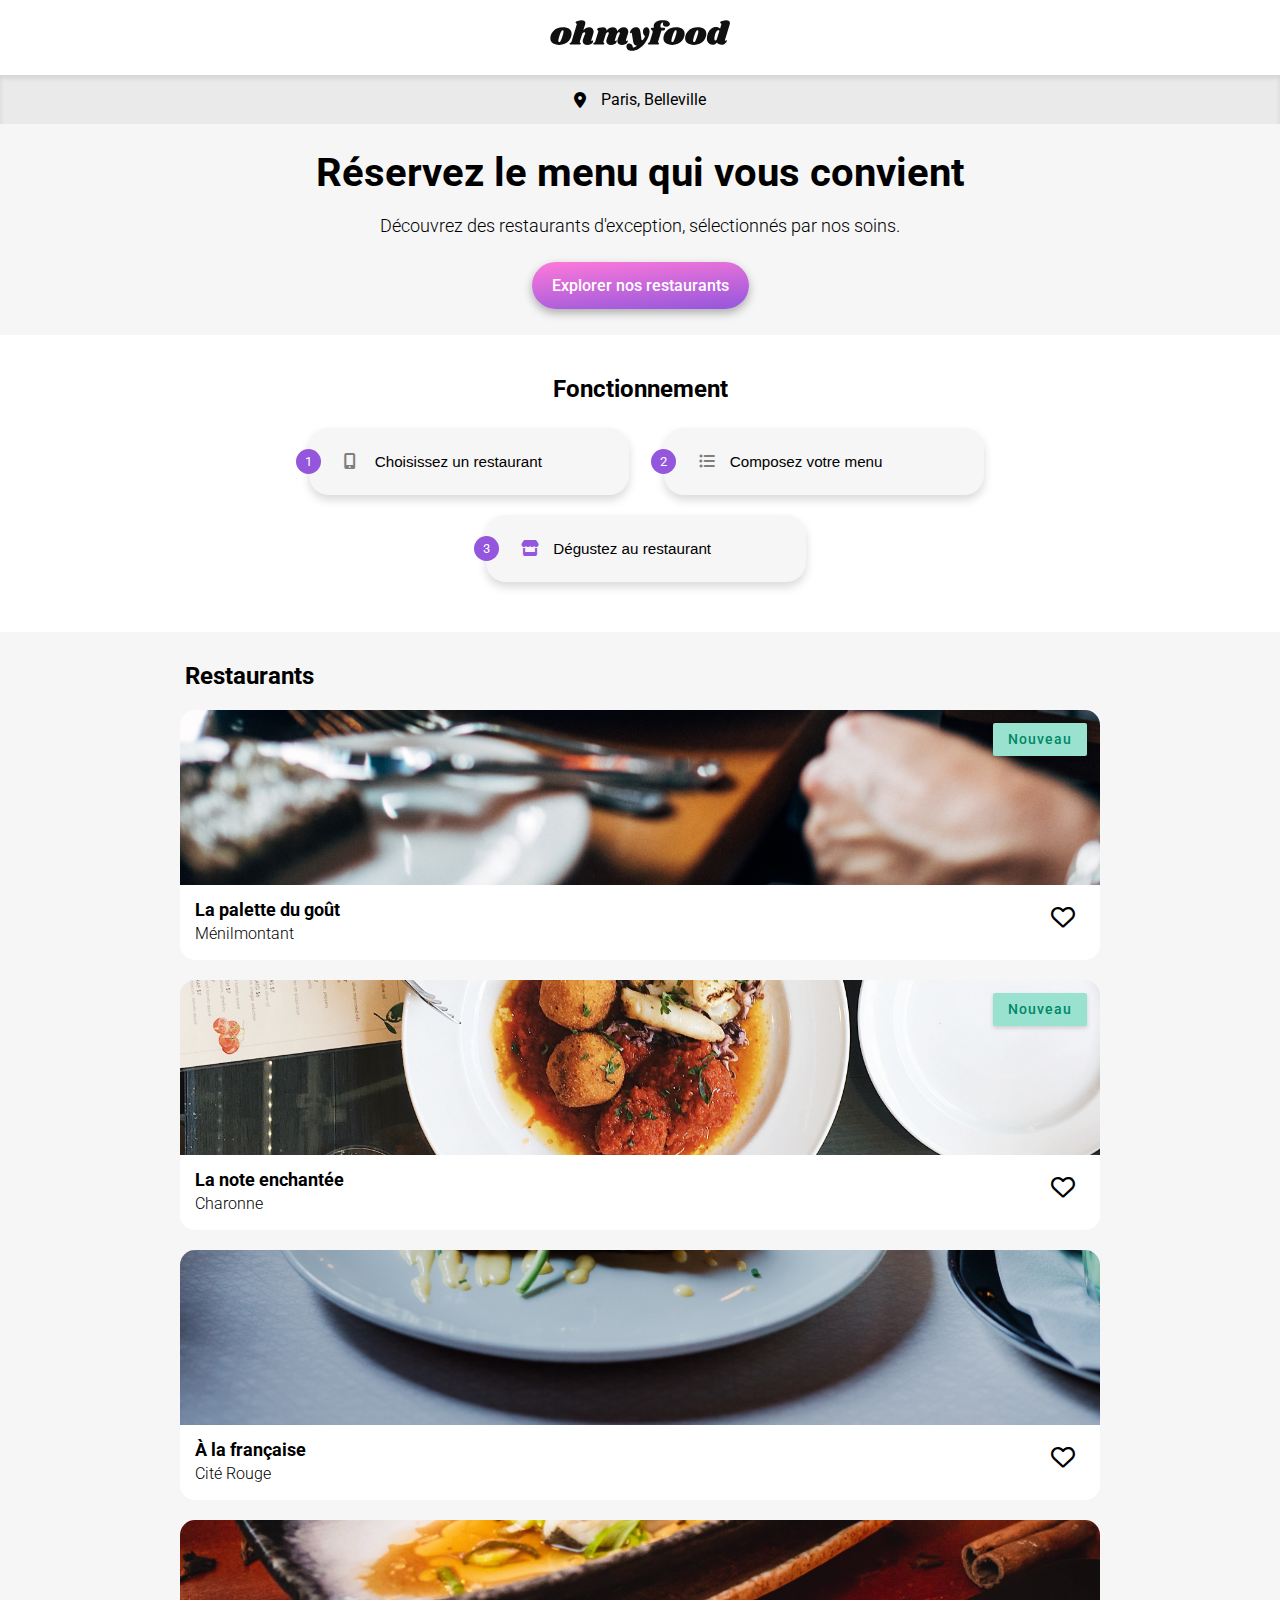
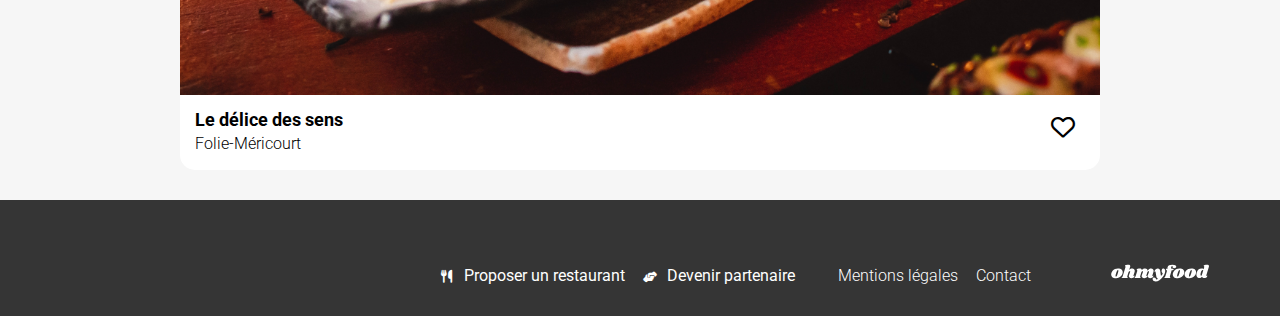
==== commit 1524de27: "3ème jour" ====
--- a/index.html
+++ b/index.html
@@ -80,7 +80,7 @@
                             </div>
                         </article>
                     </a>
-                    <a href="#" class="note">
+                    <a href="menu2.html" class="note">
                         <article class="card">
                             <div class="img-card">
                                 <img src="./assets/images/restaurants/stil-u2Lp8tXIcjw-unsplash.jpg" class="img-note"
@@ -99,7 +99,7 @@
                             </div>
                         </article>
                     </a>
-                    <a href="#" class="française">
+                    <a href="menu3.html" class="française">
                         <article class="card">
                             <div class="img-card">
                                 <img src="./assets/images/restaurants/toa-heftiba-DQKerTsQwi0-unsplash.jpg"
@@ -117,7 +117,7 @@
                             </div>
                         </article>
                     </a>
-                    <a href="#" class="delice">
+                    <a href="menu4.html" class="delice">
                         <article class="card">
                             <div class="img-card">
                                 <img src="./assets/images/restaurants/louis-hansel-shotsoflouis-qNBGVyOCY8Q-unsplash.jpg"
--- a/assets/styles/index.css
+++ b/assets/styles/index.css
@@ -1,3 +1,4 @@
+@charset "UTF-8";
 @import url("https://fonts.googleapis.com/css2?family=Shrikhand&display=swap");
 @import url("https://fonts.googleapis.com/css2?family=Roboto:wght@300;500;700&family=Shrikhand&display=swap");
 * {
@@ -21,7 +22,7 @@
   color: white;
   font-size: 1rem;
   font-weight: 500;
-  padding: 15px 20px;
+  padding: 14px 20px;
   box-shadow: 0 4px 10px 0 rgba(0, 0, 0, 0.3);
   transition: 0.2s;
   cursor: pointer;
@@ -89,14 +90,26 @@
 }
 .container .reservation {
   background: #F6F6F6;
-  padding: 40px 0 60px 0;
+  padding: 35px 0 60px 0;
   text-align: center;
+}
+@media screen and (min-width: 800px) {
+  .container .reservation {
+    padding-bottom: 40px;
+  }
 }
 .container .reservation h1 {
   padding: 0 40px;
   line-height: 27px;
   margin-bottom: 15px;
 }
+@media screen and (min-width: 800px) {
+  .container .reservation h1 {
+    padding: 0;
+    font-size: 2.5rem;
+    margin-bottom: 30px;
+  }
+}
 .container .reservation p {
   font-size: 1.1rem;
   font-weight: 300;
@@ -105,8 +118,29 @@
 .container .fonctionnement {
   padding: 40px 25px 50px 25px;
 }
+@media screen and (min-width: 700px) {
+  .container .fonctionnement {
+    padding: 40px 180px 50px 180px;
+  }
+}
 .container .fonctionnement h2 {
   margin-bottom: 20px;
+}
+@media screen and (min-width: 400px) {
+  .container .fonctionnement h2 {
+    text-align: center;
+  }
+}
+@media screen and (min-width: 800px) {
+  .container .fonctionnement h2 {
+    margin-bottom: 25px;
+  }
+}
+@media screen and (min-width: 1402px) {
+  .container .fonctionnement h2 {
+    text-align: left;
+    padding-left: 1px;
+  }
 }
 .container .fonctionnement .btns {
   display: flex;
@@ -116,12 +150,29 @@
   gap: 20px;
   padding-left: 12px;
 }
+@media screen and (min-width: 400px) {
+  .container .fonctionnement .btns {
+    flex-direction: row;
+    flex-wrap: wrap;
+    gap: 20px 35px;
+  }
+}
 .container .fonctionnement .btns .btn-container {
   position: relative;
   display: flex;
   align-items: center;
   justify-content: center;
   width: 100%;
+}
+@media screen and (min-width: 400px) {
+  .container .fonctionnement .btns .btn-container {
+    width: 320px;
+  }
+}
+@media screen and (min-width: 1402px) {
+  .container .fonctionnement .btns .btn-container {
+    width: 31%;
+  }
 }
 .container .fonctionnement .btns .btn-container:nth-child(2) .btn-fonctio i {
   margin-right: 11px;
@@ -166,6 +217,11 @@
   background: #F6F6F6;
   padding: 40px 20px 50px 20px;
 }
+@media screen and (min-width: 800px) {
+  .container .restaurants {
+    padding: 30px 180px;
+  }
+}
 .container .restaurants h2 {
   padding-left: 5px;
   margin-bottom: 20px;
@@ -176,6 +232,29 @@
   justify-content: center;
   flex-direction: column;
   gap: 20px;
+}
+@media screen and (min-width: 1320px) {
+  .container .restaurants .resto-cards {
+    display: grid;
+    grid-template-columns: repeat(2, 1fr);
+    gap: 50px 100px;
+  }
+  .container .restaurants .resto-cards a.palette .card .img-card img {
+    -o-object-position: 50% 65%;
+       object-position: 50% 65%;
+  }
+  .container .restaurants .resto-cards a.note .card .img-card img {
+    -o-object-position: 50% 57%;
+       object-position: 50% 57%;
+  }
+  .container .restaurants .resto-cards a.française .card .img-card img {
+    -o-object-position: 50% 70%;
+       object-position: 50% 70%;
+  }
+  .container .restaurants .resto-cards a.delice .card .img-card img {
+    -o-object-position: 50% 68%;
+       object-position: 50% 68%;
+  }
 }
 .container .restaurants .resto-cards a {
   width: 100%;
@@ -277,8 +356,18 @@
   justify-content: center;
   padding: 20px 0 10px 0;
 }
+@media screen and (min-width: 800px) {
+  header {
+    padding: 20px 0;
+  }
+}
 header .header-logo {
   width: 165px;
+}
+@media screen and (min-width: 800px) {
+  header .header-logo {
+    width: 180px;
+  }
 }
 header .header-logo img {
   width: 100%;
@@ -289,17 +378,43 @@
   color: white;
   padding: 20px;
 }
+@media screen and (min-width: 900px) {
+  footer {
+    display: flex;
+    align-items: center;
+    justify-content: flex-end;
+    gap: 80px;
+    padding: 60px 30px 25px 0;
+  }
+}
 footer .footer-logo {
   margin-bottom: 10px;
 }
-footer .footer-logo img {
-  width: 145px;
-  height: 30px;
+@media screen and (min-width: 900px) {
+  footer .footer-logo {
+    order: 2;
+    margin-bottom: 0;
+  }
+}
+@media screen and (min-width: 900px) {
+  footer .footer-list {
+    order: 1;
+    display: flex;
+    gap: 18px;
+  }
 }
 footer .footer-list li {
   margin-top: 9px;
   font-weight: 300;
 }
+@media screen and (min-width: 900px) {
+  footer .footer-list li {
+    margin-top: 0;
+  }
+  footer .footer-list li:nth-child(2) {
+    margin-right: 25px;
+  }
+}
 footer .footer-list li:first-child {
   margin-bottom: 0;
   font-weight: 400;
@@ -324,27 +439,27 @@
   color: white;
 }
 
-.menu1-container header {
+.menu-container header {
   position: relative;
 }
-.menu1-container header a {
+.menu-container header a {
   position: absolute;
   left: 20px;
   color: black;
   text-decoration: none;
 }
-.menu1-container header a i {
+.menu-container header a i {
   font-size: 1.2rem;
 }
-.menu1-container .restaurant1 .image {
+.menu-container .restaurant .image {
   width: 100%;
   height: 250px;
 }
-.menu1-container .restaurant1 .image img {
+.menu-container .restaurant .image img {
   width: 100%;
   height: 100%;
 }
-.menu1-container .restaurant1 .menu-content {
+.menu-container .restaurant .menu-content {
   background: #F6F6F6;
   border-top-left-radius: 30px;
   border-top-right-radius: 30px;
@@ -352,33 +467,27 @@
   margin-top: -50px;
   padding: 35px 15px 35px 15px;
 }
-.menu1-container .restaurant1 .menu-content .name-restaurant {
+.menu-container .restaurant .menu-content .name-restaurant {
   position: relative;
   display: flex;
   align-items: baseline;
-  gap: 40px;
+  justify-content: space-between;
   margin-bottom: 30px;
 }
-.menu1-container .restaurant1 .menu-content .name-restaurant .title-menu {
+.menu-container .restaurant .menu-content .name-restaurant .title-menu {
   font-family: "Shrikhand", cursive;
   font-size: 1.65rem;
 }
-.menu1-container .restaurant1 .menu-content .name-restaurant i {
+.menu-container .restaurant .menu-content .name-restaurant .heart-resto i {
   font-size: 1.5rem;
+  padding-right: 15px;
   cursor: pointer;
 }
-.menu1-container .restaurant1 .menu-content .name-restaurant i:active {
-  color: #9356DC;
-}
-.menu1-container .restaurant1 .menu-content .name-restaurant i:active + :last-child {
-  opacity: 1;
-  visibility: visible;
-}
-.menu1-container .restaurant1 .menu-content .name-restaurant i:last-child {
+.menu-container .restaurant .menu-content .name-restaurant .heart-resto i:last-child {
   font-size: 1.55rem;
   position: absolute;
   top: 5.5px;
-  right: 18px;
+  right: 0;
   opacity: 0;
   visibility: hidden;
   transition: 0.2s;
@@ -388,27 +497,34 @@
   -moz-background-clip: text;
   -moz-text-fill-color: transparent;
 }
-.menu1-container .restaurant1 .menu-content .card-menu-container {
+.menu-container .restaurant .menu-content .name-restaurant .heart-resto:hover i {
+  color: purple;
+}
+.menu-container .restaurant .menu-content .name-restaurant .heart-resto:hover i:last-child {
+  opacity: 1;
+  visibility: visible;
+}
+.menu-container .restaurant .menu-content .card-menu-container {
   margin-bottom: 35px;
   opacity: 0;
   animation: appear 1.5s forwards;
 }
-.menu1-container .restaurant1 .menu-content .card-menu-container:nth-child(2) {
+.menu-container .restaurant .menu-content .card-menu-container:nth-child(2) {
   animation-delay: 0.5s;
 }
-.menu1-container .restaurant1 .menu-content .card-menu-container:nth-child(3) {
+.menu-container .restaurant .menu-content .card-menu-container:nth-child(3) {
   animation-delay: 1s;
 }
-.menu1-container .restaurant1 .menu-content .card-menu-container:nth-child(4) {
+.menu-container .restaurant .menu-content .card-menu-container:nth-child(4) {
   animation-delay: 1.5s;
 }
-.menu1-container .restaurant1 .menu-content .card-menu-container .title-article {
+.menu-container .restaurant .menu-content .card-menu-container .title-article {
   text-transform: uppercase;
   font-size: 1rem;
   font-weight: 300;
   margin-bottom: 10px;
 }
-.menu1-container .restaurant1 .menu-content .card-menu-container .title-article::after {
+.menu-container .restaurant .menu-content .card-menu-container .title-article::after {
   content: "";
   height: 3px;
   width: 40px;
@@ -416,12 +532,12 @@
   display: block;
   margin-top: 5px;
 }
-.menu1-container .restaurant1 .menu-content .card-menu-container .card-menu {
+.menu-container .restaurant .menu-content .card-menu-container .card-menu {
   display: flex;
   flex-direction: column;
   gap: 13px;
 }
-.menu1-container .restaurant1 .menu-content .card-menu-container .card-menu .card-menu-content {
+.menu-container .restaurant .menu-content .card-menu-container .card-menu .card-menu-content {
   display: flex;
   align-items: flex-end;
   justify-content: space-between;
@@ -432,33 +548,49 @@
   cursor: pointer;
   position: relative;
 }
-.menu1-container .restaurant1 .menu-content .card-menu-container .card-menu .card-menu-content:hover .price {
+.menu-container .restaurant .menu-content .card-menu-container .card-menu .card-menu-content:hover .meals {
+  max-width: 200px;
+}
+@media screen and (min-width: 450px) {
+  .menu-container .restaurant .menu-content .card-menu-container .card-menu .card-menu-content:hover .meals {
+    max-width: 100%;
+  }
+}
+.menu-container .restaurant .menu-content .card-menu-container .card-menu .card-menu-content:hover .price {
   transform: translateX(-60px);
 }
-.menu1-container .restaurant1 .menu-content .card-menu-container .card-menu .card-menu-content:hover .validation {
+.menu-container .restaurant .menu-content .card-menu-container .card-menu .card-menu-content:hover .validation {
   width: 60px;
 }
-.menu1-container .restaurant1 .menu-content .card-menu-container .card-menu .card-menu-content:hover .validation i {
+.menu-container .restaurant .menu-content .card-menu-container .card-menu .card-menu-content:hover .validation i {
   font-size: 1.25rem;
 }
-.menu1-container .restaurant1 .menu-content .card-menu-container .card-menu .card-menu-content .meals .title-meal {
+.menu-container .restaurant .menu-content .card-menu-container .card-menu .card-menu-content .meals {
+  overflow: hidden;
+  max-width: 100%;
+  white-space: nowrap;
+  transition: max-width 0.3s;
+}
+.menu-container .restaurant .menu-content .card-menu-container .card-menu .card-menu-content .meals .title-meal {
   font-size: 1.1rem;
   font-weight: 500;
   margin-bottom: 3px;
-}
-.menu1-container .restaurant1 .menu-content .card-menu-container .card-menu .card-menu-content .meals .p-meal {
+  overflow: hidden;
+  text-overflow: ellipsis;
+}
+.menu-container .restaurant .menu-content .card-menu-container .card-menu .card-menu-content .meals .p-meal {
   font-size: 0.9rem;
   font-weight: 300;
-}
-.menu1-container .restaurant1 .menu-content .card-menu-container .card-menu .card-menu-content .price {
-  transition: 0.3s;
-}
-.menu1-container .restaurant1 .menu-content .card-menu-container .card-menu .card-menu-content .price .p-price {
-  font-weight: 700;
   overflow: hidden;
   text-overflow: ellipsis;
 }
-.menu1-container .restaurant1 .menu-content .card-menu-container .card-menu .card-menu-content .validation {
+.menu-container .restaurant .menu-content .card-menu-container .card-menu .card-menu-content .price {
+  transition: 0.3s;
+}
+.menu-container .restaurant .menu-content .card-menu-container .card-menu .card-menu-content .price .p-price {
+  font-weight: 700;
+}
+.menu-container .restaurant .menu-content .card-menu-container .card-menu .card-menu-content .validation {
   display: flex;
   align-items: center;
   justify-content: center;
@@ -472,16 +604,16 @@
   transition: 0.3s;
   cursor: pointer;
 }
-.menu1-container .restaurant1 .menu-content .card-menu-container .card-menu .card-menu-content .validation i {
+.menu-container .restaurant .menu-content .card-menu-container .card-menu .card-menu-content .validation i {
   color: white;
   font-size: 0;
   transition: 0.3s;
 }
-.menu1-container .restaurant1 .menu-content .btn-menu {
-  display: flex;
-  align-items: center;
-  justify-content: center;
-}
-.menu1-container .restaurant1 .menu-content .btn-menu .main-btn {
+.menu-container .restaurant .menu-content .btn-menu {
+  display: flex;
+  align-items: center;
+  justify-content: center;
+}
+.menu-container .restaurant .menu-content .btn-menu .main-btn {
   width: 55%;
 }/*# sourceMappingURL=index.css.map */